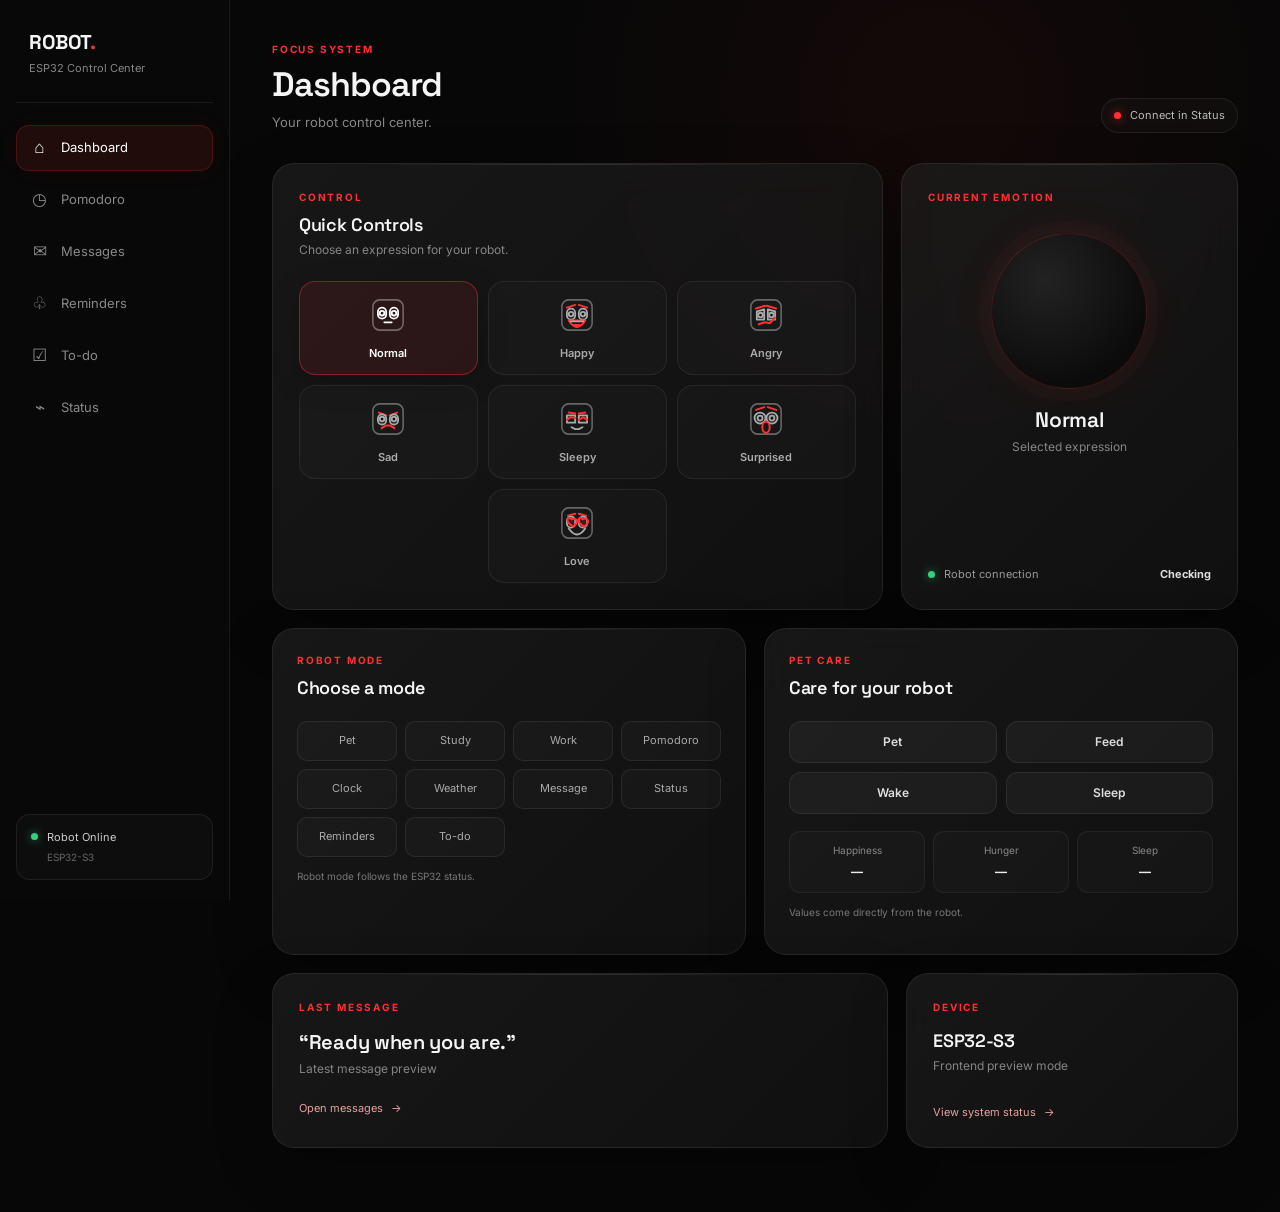
==== index.html @ 46d599a1 "Add files via upload" ====
<!doctype html>
<html lang="en"><head><meta charset="utf-8"><meta name="viewport" content="width=device-width, initial-scale=1"><meta name="theme-color" content="#070707"><title>Dashboard | ROBOT.</title><link rel="stylesheet" href="style.css"></head>
<body><div id="robotMenu"></div><main class="page-shell"><header class="page-header"><div><p class="eyebrow">FOCUS SYSTEM</p><h1>Dashboard</h1><p class="page-description">Your robot control center.</p></div><div class="connection-pill is-offline" id="dashboardConnection" title="Set the ESP32 address on the Status page"><i class="connection-dot"></i><span>Connect in Status</span></div></header>
<section class="dashboard-grid"><article class="glass-card quick-card"><div class="section-heading"><div><p class="eyebrow">CONTROL</p><h2>Quick Controls</h2><p class="muted">Choose an expression for your robot.</p></div></div><div class="emotion-grid" role="group" aria-label="Robot expressions">
<button class="emotion-button is-selected" data-name="Normal" data-expression="0" type="button"><svg class="expression-icon" viewBox="0 0 48 48" aria-hidden="true"><path class="face-outline" d="M15 7.5h18a7.5 7.5 0 0 1 7.5 7.5v18a7.5 7.5 0 0 1-7.5 7.5H15A7.5 7.5 0 0 1 7.5 33V15A7.5 7.5 0 0 1 15 7.5Z"/><rect x="13" y="16" width="9" height="12" rx="4.5"/><rect x="26" y="16" width="9" height="12" rx="4.5"/><circle cx="17.5" cy="22" r="2.5"/><circle cx="30.5" cy="22" r="2.5"/><path d="M20 32h8"/></svg><span>Normal</span></button>
<button class="emotion-button" data-name="Happy" data-expression="1" type="button"><svg class="expression-icon" viewBox="0 0 48 48" aria-hidden="true"><path class="face-outline" d="M15 7.5h18a7.5 7.5 0 0 1 7.5 7.5v18a7.5 7.5 0 0 1-7.5 7.5H15A7.5 7.5 0 0 1 7.5 33V15A7.5 7.5 0 0 1 15 7.5Z"/><path class="face-accent" d="m13 16 9-3m4 0 9 3"/><rect x="13" y="17" width="9" height="12" rx="4.5"/><rect x="26" y="17" width="9" height="12" rx="4.5"/><circle cx="17.5" cy="23" r="2.5"/><circle cx="30.5" cy="23" r="2.5"/><path class="face-accent" d="M15 30q9 14 18 0Z"/><path d="M17 31h14"/><path class="face-accent" d="M21 35h6"/></svg><span>Happy</span></button>
<button class="emotion-button" data-name="Angry" data-expression="4" type="button"><svg class="expression-icon" viewBox="0 0 48 48" aria-hidden="true"><path class="face-outline" d="M15 7.5h18a7.5 7.5 0 0 1 7.5 7.5v18a7.5 7.5 0 0 1-7.5 7.5H15A7.5 7.5 0 0 1 7.5 33V15A7.5 7.5 0 0 1 15 7.5Z"/><path class="face-accent" d="m13 17 10-3m12 3-10-3"/><path d="M14 20 22 18v11h-8Zm20 0-8-2v11h8Z"/><circle cx="18" cy="24" r="2.5"/><circle cx="30" cy="24" r="2.5"/><path class="face-accent" d="m16 34 7-2 5 1 6-6"/></svg><span>Angry</span></button>
<button class="emotion-button" data-name="Sad" data-expression="3" type="button"><svg class="expression-icon" viewBox="0 0 48 48" aria-hidden="true"><path class="face-outline" d="M15 7.5h18a7.5 7.5 0 0 1 7.5 7.5v18a7.5 7.5 0 0 1-7.5 7.5H15A7.5 7.5 0 0 1 7.5 33V15A7.5 7.5 0 0 1 15 7.5Z"/><path class="face-accent" d="m14 17 8 3m12-3-8 3"/><rect x="13" y="19" width="9" height="11" rx="4.5"/><rect x="26" y="19" width="9" height="11" rx="4.5"/><circle cx="17.5" cy="24" r="2.5"/><circle cx="30.5" cy="24" r="2.5"/><path class="face-accent" d="m17 34 5-3h4l5 3"/></svg><span>Sad</span></button>
<button class="emotion-button" data-name="Sleepy" data-expression="6" type="button"><svg class="expression-icon" viewBox="0 0 48 48" aria-hidden="true"><path class="face-outline" d="M15 7.5h18a7.5 7.5 0 0 1 7.5 7.5v18a7.5 7.5 0 0 1-7.5 7.5H15A7.5 7.5 0 0 1 7.5 33V15A7.5 7.5 0 0 1 15 7.5Z"/><path d="M13 20h9v8h-9zm13 0h9v8h-9z"/><path class="face-accent" d="m13 25 4-3 5 1m4 2 5-3 4 3M15 17l7 1m4 0 7-1"/><path d="m18 33 4 2h4l4-2"/></svg><span>Sleepy</span></button>
<button class="emotion-button" data-name="Surprised" data-expression="5" type="button"><svg class="expression-icon" viewBox="0 0 48 48" aria-hidden="true"><path class="face-outline" d="M15 7.5h18a7.5 7.5 0 0 1 7.5 7.5v18a7.5 7.5 0 0 1-7.5 7.5H15A7.5 7.5 0 0 1 7.5 33V15A7.5 7.5 0 0 1 15 7.5Z"/><path class="face-accent" d="m13 14 9-3m4 0 9 3"/><circle cx="17.5" cy="23" r="6"/><circle cx="30.5" cy="23" r="6"/><circle cx="17.5" cy="23" r="2.7"/><circle cx="30.5" cy="23" r="2.7"/><ellipse class="face-accent" cx="24" cy="33" rx="4" ry="6"/></svg><span>Surprised</span></button>
<button class="emotion-button" data-name="Love" data-expression="2" type="button"><svg class="expression-icon expression-love" viewBox="0 0 48 48" aria-hidden="true"><path class="face-outline" d="M15 7.5h18a7.5 7.5 0 0 1 7.5 7.5v18a7.5 7.5 0 0 1-7.5 7.5H15A7.5 7.5 0 0 1 7.5 33V15A7.5 7.5 0 0 1 15 7.5Z"/><path class="face-accent" d="m14 16 8-2m4 0 8 2"/><rect x="13" y="17" width="9" height="12" rx="4.5"/><rect x="26" y="17" width="9" height="12" rx="4.5"/><path class="face-accent" d="M18 20c-4-4-7 1-1 6l3 2 3-3c3-4-1-7-5-5Zm12 0c-4-4-7 1-1 6l3 2 3-3c3-4-1-7-5-5Z"/><path d="M15 30q9 13 18 0"/></svg><span>Love</span></button></div></article>
<article class="glass-card current-card"><p class="eyebrow">CURRENT EMOTION</p><div class="emotion-orb" aria-hidden="true"><span id="robotFace"></span></div><h2 id="currentEmotion">Normal</h2><p class="muted">Selected expression</p><div class="connection-row"><i class="connection-dot"></i><span>Robot connection</span><strong id="dashboardConnectionState">Checking</strong></div></article></section>
<section class="robot-controls-grid"><article class="glass-card robot-control-card"><div class="section-heading"><div><p class="eyebrow">ROBOT MODE</p><h2>Choose a mode</h2></div></div><div class="mode-grid" id="robotModeControls" role="group" aria-label="Robot modes"><button class="mode-button" data-mode="pet" type="button">Pet</button><button class="mode-button" data-mode="study" type="button">Study</button><button class="mode-button" data-mode="work" type="button">Work</button><button class="mode-button" data-mode="pomodoro" type="button">Pomodoro</button><button class="mode-button" data-mode="clock" type="button">Clock</button><button class="mode-button" data-mode="weather" type="button">Weather</button><button class="mode-button" data-mode="message" type="button">Message</button><button class="mode-button" data-mode="status" type="button">Status</button><button class="mode-button" data-mode="reminders" type="button">Reminders</button><button class="mode-button" data-mode="todo" type="button">To-do</button></div><p class="form-note" id="modeFeedback" aria-live="polite">Robot mode follows the ESP32 status.</p></article><article class="glass-card robot-control-card"><div class="section-heading"><div><p class="eyebrow">PET CARE</p><h2>Care for your robot</h2></div></div><div class="pet-actions" role="group" aria-label="Pet controls"><button class="secondary-button" data-pet-action="pet" type="button">Pet</button><button class="secondary-button" data-pet-action="feed" type="button">Feed</button><button class="secondary-button" data-pet-action="wake" type="button">Wake</button><button class="secondary-button" data-pet-action="sleep" type="button">Sleep</button></div><div class="pet-stats"><span>Happiness <strong id="dashboardHappiness">—</strong></span><span>Hunger <strong id="dashboardHunger">—</strong></span><span>Sleep <strong id="dashboardSleep">—</strong></span></div><p class="form-note" id="petFeedback" aria-live="polite">Values come directly from the robot.</p></article></section>
<section class="lower-grid"><article class="glass-card"><p class="eyebrow">LAST MESSAGE</p><h2 class="message-quote" id="lastMessage">“Ready when you are.”</h2><p class="muted">Latest message preview</p><a class="text-link" href="messages.html">Open messages <span aria-hidden="true">→</span></a></article><article class="glass-card status-preview"><p class="eyebrow">DEVICE</p><h2>ESP32-S3</h2><p class="muted">Frontend preview mode</p><a class="text-link" href="status.html">View system status <span aria-hidden="true">→</span></a></article></section></main>
<script>
const expressionNames = ['Normal', 'Happy', 'Love', 'Sad', 'Angry', 'Surprised', 'Sleepy'];
const robotModeNames = ['Pet', 'Study', 'Work', 'Pomodoro', 'Clock', 'Weather', 'Message', 'Status', 'Night', 'Reminders', 'To-do'];
const emotionButtons = document.querySelectorAll('.emotion-button');
const robotFace = document.getElementById('robotFace');

function syncDashboard(state) {
  if (!state) return;
  const online = state._online !== false && state.wifi !== false;
  const connection = document.getElementById('dashboardConnection');
  const connectionState = document.getElementById('dashboardConnectionState');
  connection.querySelector('span').textContent = online ? 'Robot Connected' : 'Robot Offline';
  connectionState.textContent = online ? 'Online' : 'Offline';
  connection.title = online ? 'Live state from the ESP32.' : 'No recent state from the ESP32.';
  connection.classList.toggle('is-offline', !online);

  const expression = Number(state.expression);
  const selected = document.querySelector(`.emotion-button[data-expression="${expression}"]`);
  if (selected) {
    emotionButtons.forEach(button => button.classList.toggle('is-selected', button === selected));
    document.getElementById('currentEmotion').textContent = expressionNames[expression];
    robotFace.replaceChildren(selected.querySelector('.expression-icon').cloneNode(true));
  }

  const modeName = robotModeNames[Number(state.mode)] || 'Unknown';
  document.querySelectorAll('#robotModeControls [data-mode]').forEach(button => {
    button.classList.toggle('active', modeName !== 'Night' && button.dataset.mode === modeName.toLowerCase());
  });
  document.getElementById('dashboardHappiness').textContent = Number.isFinite(Number(state.happiness)) ? `${state.happiness}%` : '—';
  document.getElementById('dashboardHunger').textContent = Number.isFinite(Number(state.hunger)) ? `${state.hunger}%` : '—';
  document.getElementById('dashboardSleep').textContent = state.sleeping ? 'Sleeping' : 'Awake';
  document.querySelector('.status-preview .muted').textContent = `Current mode: ${modeName}`;
}

async function sendAndSync(path, payload, feedbackId) {
  const feedback = feedbackId ? document.getElementById(feedbackId) : null;
  try {
    await window.robotControl.request(path, payload);
    if (feedback) { feedback.textContent = 'Command sent. Syncing with robot…'; feedback.classList.remove('error-text'); }
    await window.robotControl.request('/api/status', undefined, { force: true });
  } catch (error) {
    if (feedback) { feedback.textContent = error.message; feedback.classList.add('error-text'); }
    const connection = document.getElementById('dashboardConnection');
    connection.querySelector('span').textContent = 'Robot Offline';
    connection.title = error.message;
    connection.classList.add('is-offline');
  }
}

emotionButtons.forEach(button => button.addEventListener('click', () => {
  sendAndSync('/api/emotion', { expression: Number(button.dataset.expression) });
}));
document.querySelectorAll('#robotModeControls [data-mode]').forEach(button => button.addEventListener('click', () => {
  sendAndSync('/api/mode', { mode: button.dataset.mode }, 'modeFeedback');
}));
document.querySelectorAll('[data-pet-action]').forEach(button => button.addEventListener('click', () => {
  sendAndSync('/api/pet', { action: button.dataset.petAction }, 'petFeedback');
}));
async function loadRobotMenu() {
  try {
    const response = await fetch('menu.html'); if (!response.ok) throw new Error();
    const template = document.createElement('template'); template.innerHTML = await response.text();
    const menuScript = template.content.querySelector('script'); if (menuScript) menuScript.remove();
    document.getElementById('robotMenu').replaceChildren(template.content.cloneNode(true));
    if (menuScript) { const script = document.createElement('script'); script.textContent = menuScript.textContent; document.body.append(script); script.remove(); }
  } catch { document.getElementById('robotMenu').innerHTML = '<p class="menu-error">Navigation could not load. Run this page using VS Code Live Server.</p>'; throw new Error('Menu failed to load'); }
}
loadRobotMenu().then(async () => {
  if (!window.robotControl.isConfigured) return;
  window.robotControl.onStatus(syncDashboard);
  try { syncDashboard(await window.robotControl.request('/api/status', undefined, { force: true })); }
  catch(error) { const connection=document.getElementById('dashboardConnection'); connection.querySelector('span').textContent='Robot Offline'; connection.title=error.message; connection.classList.add('is-offline'); }
}).catch(() => {});
</script></body></html>
---- style.css ----
@import url('https://fonts.googleapis.com/css2?family=Inter:wght@400;500;600;700&family=Space+Grotesk:wght@400;500;600;700&display=swap');
:root{color-scheme:dark;--bg:#070707;--panel:rgba(19,19,19,.58);--panel-strong:rgba(24,24,24,.78);--white:#f5f5f5;--muted:#858585;--dim:#555;--red:#ff3030;--red-soft:rgba(255,48,48,.10);--line:rgba(255,255,255,.075);--sidebar:230px;--radius:22px}
*{box-sizing:border-box}html{min-width:320px;min-height:100%;scroll-behavior:smooth}body{margin:0;min-height:100vh;overflow-x:hidden;background:radial-gradient(600px circle at 73% 8%,rgba(255,48,48,.055),transparent 68%),var(--bg);color:var(--white);font-family:Inter,Arial,sans-serif;font-size:14px;line-height:1.5}body.robot-menu-active{overflow:hidden}button,input,textarea{font:inherit}button{color:inherit}a{color:inherit;text-decoration:none}button:focus-visible,a:focus-visible,input:focus-visible,textarea:focus-visible{outline:2px solid var(--red);outline-offset:3px}::selection{background:rgba(255,48,48,.35);color:white}
.robot-sidebar{position:fixed;inset:0 auto 0 0;z-index:1000;width:var(--sidebar);display:flex;flex-direction:column;padding:27px 16px 20px;background:rgba(10,10,10,.88);backdrop-filter:blur(22px);-webkit-backdrop-filter:blur(22px);border-right:1px solid var(--line)}.robot-logo{display:flex;flex-direction:column;padding:2px 13px 25px;margin-bottom:22px;border-bottom:1px solid var(--line)}.robot-logo-title{font:700 20px 'Space Grotesk',sans-serif;letter-spacing:-.5px}.robot-logo-title span{color:var(--red)}.robot-logo-subtitle{margin-top:5px;color:var(--muted);font-size:11px}.robot-nav{display:flex;flex-direction:column;gap:6px}.robot-nav a{height:46px;display:flex;align-items:center;gap:12px;padding:0 13px;border:1px solid transparent;border-radius:13px;color:#888;font-size:13px;transition:color .2s,background .2s,border-color .2s,transform .2s}.robot-nav a:hover{color:white;background:rgba(255,255,255,.035);border-color:var(--line);transform:translateX(2px)}.robot-nav a.active{color:white;background:var(--red-soft);border-color:rgba(255,48,48,.2);box-shadow:0 0 25px rgba(255,48,48,.05)}.robot-nav-icon{width:19px;text-align:center;font-size:17px}.robot-sidebar-bottom{margin-top:auto;padding:14px;border:1px solid var(--line);border-radius:14px;background:rgba(255,255,255,.025)}.robot-online{display:flex;align-items:center;gap:9px;color:#ccc;font-size:11px}.robot-online-dot,.connection-dot{display:inline-block;width:7px;height:7px;flex:0 0 7px;border-radius:50%;background:#35d07f;box-shadow:0 0 10px rgba(53,208,127,.65)}.robot-device{display:block;margin:5px 0 0 16px;color:#666;font-size:10px}.robot-mobile-menu,.robot-menu-overlay{display:none}.page-shell{width:min(100% - var(--sidebar) - 84px,1160px);margin-left:calc(var(--sidebar) + 42px);padding:42px 0 64px}.page-header{display:flex;align-items:flex-end;justify-content:space-between;gap:24px;margin-bottom:30px}.eyebrow{margin:0 0 8px;color:var(--red);font-size:10px;font-weight:700;letter-spacing:1.8px;text-transform:uppercase}.page-header h1{margin:0;font:600 34px/1.18 'Space Grotesk',sans-serif;letter-spacing:-1px}.page-description{margin:8px 0 0;color:var(--muted);font-size:13px}.connection-pill{display:flex;align-items:center;gap:9px;padding:8px 12px;border:1px solid var(--line);border-radius:30px;background:rgba(255,255,255,.025);color:#bbb;font-size:11px}.glass-card{position:relative;min-width:0;overflow:hidden;border:1px solid var(--line);border-radius:var(--radius);background:linear-gradient(135deg,rgba(255,255,255,.04),rgba(255,255,255,.012)),var(--panel);backdrop-filter:blur(20px);-webkit-backdrop-filter:blur(20px);box-shadow:0 20px 55px rgba(0,0,0,.25)}.glass-card::before{content:"";position:absolute;top:0;left:15%;right:15%;height:1px;background:linear-gradient(90deg,transparent,rgba(255,255,255,.12),transparent);pointer-events:none}.section-heading{display:flex;align-items:center;justify-content:space-between;gap:15px;margin-bottom:22px}.section-heading h2,.glass-card h2{margin:0;font:600 18px 'Space Grotesk',sans-serif;letter-spacing:-.3px}.muted{margin:5px 0 0;color:var(--muted);font-size:12px}.dashboard-grid{display:grid;grid-template-columns:minmax(0,1.45fr) minmax(260px,.8fr);gap:18px}.quick-card,.current-card,.lower-grid>.glass-card{padding:26px}.emotion-grid{display:grid;grid-template-columns:repeat(3,minmax(0,1fr));gap:10px}.emotion-button{min-height:94px;display:flex;flex-direction:column;align-items:center;justify-content:center;gap:8px;border:1px solid rgba(255,255,255,.07);border-radius:16px;background:rgba(255,255,255,.018);color:#aaa;font-size:11px;font-weight:600;transition:transform .2s,border-color .2s,background .2s,color .2s}.emotion-button:hover{transform:translateY(-2px);border-color:rgba(255,48,48,.3);background:rgba(255,48,48,.045);color:white}.emotion-button.is-selected{border-color:rgba(255,48,48,.42);background:rgba(255,48,48,.095);color:white;box-shadow:0 8px 30px rgba(0,0,0,.2)}.emotion-face{font:400 28px 'Space Grotesk',sans-serif;color:#f3c5c5}.current-card{display:flex;flex-direction:column;align-items:center;padding:26px}.current-card>.eyebrow{align-self:flex-start}.emotion-orb{width:156px;height:156px;display:grid;place-items:center;margin:20px auto 17px;border:1px solid rgba(255,48,48,.22);border-radius:50%;background:radial-gradient(circle at 35% 30%,#222,#0b0b0b 72%);box-shadow:0 0 0 12px rgba(255,48,48,.018),0 0 45px rgba(255,48,48,.08);color:#f3c5c5;font:400 62px 'Space Grotesk',sans-serif}.current-card h2{font-size:21px}.connection-row{width:100%;display:flex;align-items:center;gap:9px;margin-top:auto;padding-top:20px;color:#999;font-size:11px}.connection-row strong{margin-left:auto;color:#ddd;font-size:11px}.lower-grid{display:grid;grid-template-columns:1.3fr .7fr;gap:18px;margin-top:18px}.message-quote{margin:14px 0 0!important;font-size:20px!important}.text-link{display:inline-flex;align-items:center;gap:8px;margin-top:22px;color:#e8a0a0;font-size:11px}.text-link:hover{color:white}.status-preview h2{margin-top:14px}.status-preview .text-link{margin-top:29px}
.pomodoro-layout{display:grid;grid-template-columns:minmax(0,1.45fr) minmax(270px,.75fr);align-items:start;gap:18px}.timer-card{min-height:610px;display:flex;flex-direction:column;align-items:center;padding:32px 22px}.mode-switch{display:flex;flex-wrap:wrap;justify-content:center;gap:5px;padding:5px;margin:2px 0 30px;border:1px solid var(--line);border-radius:13px;background:rgba(255,255,255,.025)}.mode-button{padding:9px 14px;border:0;border-radius:9px;background:transparent;color:#999;font-size:11px;cursor:pointer}.mode-button.active{background:var(--red);color:white;box-shadow:0 0 18px rgba(255,48,48,.18)}.timer-ring{width:min(290px,70vw);aspect-ratio:1;display:grid;place-items:center;border:1px solid rgba(255,48,48,.18);border-radius:50%;background:radial-gradient(circle,rgba(255,48,48,.045),transparent 68%);box-shadow:0 0 0 10px rgba(255,48,48,.018),0 0 55px rgba(255,48,48,.06);text-align:center}.timer-ring .eyebrow{margin-bottom:8px}.timer-value{font:500 clamp(48px,7vw,68px)/1 'Space Grotesk',sans-serif;letter-spacing:-3px;font-variant-numeric:tabular-nums}.timer-status{margin:19px 0;color:var(--muted);font-size:12px}.timer-controls{display:flex;gap:10px}.primary-button,.secondary-button,.quiet-button,.delete-button{min-height:42px;padding:0 20px;border:1px solid transparent;border-radius:12px;font-size:12px;font-weight:600;transition:transform .2s,background .2s,border-color .2s}.primary-button{background:var(--red);color:white;box-shadow:0 7px 24px rgba(255,48,48,.14)}.primary-button:hover{transform:translateY(-1px);background:#f21f1f}.secondary-button{border-color:var(--line);background:rgba(255,255,255,.04);color:#ddd}.secondary-button:hover,.quiet-button:hover,.delete-button:hover{border-color:rgba(255,48,48,.32);background:rgba(255,48,48,.07)}.session-progress{width:min(310px,100%);display:flex;justify-content:space-between;align-items:center;margin-top:auto;padding-top:27px;color:#999;font-size:11px}.session-progress strong{color:white}.session-dots{display:flex;gap:7px}.session-dots i{width:7px;height:7px;border-radius:50%;background:#393939}.session-dots i.active{background:var(--red);box-shadow:0 0 9px rgba(255,48,48,.5)}.pomodoro-side{display:grid;gap:18px}.stats-card,.settings-card{padding:23px}.stats-card>.eyebrow,.settings-card>.eyebrow{margin-bottom:18px}.stat-row,.info-row{display:flex;justify-content:space-between;align-items:center;gap:15px;padding:13px 0;border-bottom:1px solid rgba(255,255,255,.055);color:#999;font-size:11px}.stat-row:last-child,.info-row:last-child{border-bottom:0}.stat-row strong,.info-row strong{color:#eee;font-size:11px;text-align:right}.field-label{display:block;margin:14px 0 7px;color:#ccc;font-size:11px;font-weight:500}.field-label span{color:#777;font-weight:400}.settings-card input,.reminder-form input,.composer-card textarea{width:100%;min-height:42px;padding:10px 12px;border:1px solid rgba(255,255,255,.09);border-radius:11px;background:rgba(0,0,0,.24);color:white;font-size:12px}.settings-card input{max-width:100%}.full-button{width:100%;margin-top:18px}.form-note{color:#777;font-size:10px}.settings-card .form-note{display:block;margin-top:10px}.composer-card{padding:25px}.composer-card textarea{display:block;min-height:150px;resize:vertical;line-height:1.6}.composer-card textarea::placeholder,.reminder-form input::placeholder{color:#666}.composer-footer{display:flex;justify-content:space-between;align-items:center;gap:15px;margin-top:14px}.history-section{margin-top:30px}.history-section .section-heading{margin-bottom:15px}.history-section h2{font-size:18px}.quiet-button,.delete-button{min-height:34px;padding:0 12px;border-color:var(--line);background:rgba(255,255,255,.025);color:#aaa;font-size:10px}.message-list,.reminder-list{display:grid;gap:10px}.message-item{display:flex;align-items:flex-start;gap:13px;padding:17px 19px;animation:rise-in .25s ease both}.message-marker{width:8px;height:8px;flex:0 0 8px;margin-top:6px;border-radius:50%;background:#777}.message-item.sent .message-marker{background:var(--red);box-shadow:0 0 8px rgba(255,48,48,.35)}.message-text{margin:0;color:#eee;font-size:12px;overflow-wrap:anywhere}.message-meta{margin-top:6px;color:#777;font-size:10px}.empty-state{display:flex;flex-direction:column;align-items:center;justify-content:center;gap:8px;min-height:150px;padding:25px;color:#777;text-align:center;font-size:11px}.empty-state strong{color:#ddd;font-size:13px}.empty-mark{color:var(--red);font-size:26px}.reminder-form{max-width:720px;padding:25px}.reminder-form form>.primary-button{margin-top:20px}.date-fields{display:grid;grid-template-columns:1fr 1fr;gap:14px}.reminder-item{display:grid;grid-template-columns:auto minmax(0,1fr) auto;align-items:center;gap:14px;padding:16px 18px}.reminder-item h3{margin:0;color:#eee;font:500 13px 'Space Grotesk',sans-serif;overflow-wrap:anywhere}.reminder-datetime{margin:4px 0 0;color:#888;font-size:10px}.complete-button{width:22px;height:22px;border:1px solid #555;border-radius:7px;background:transparent;color:white;cursor:pointer}.complete-button[aria-pressed="true"]{border-color:var(--red);background:var(--red)}.reminder-item.is-complete h3{text-decoration:line-through;color:#777}.reminder-item.is-complete .reminder-datetime{color:#555}.demo-badge,.count-pill{padding:7px 10px;border:1px solid rgba(255,48,48,.2);border-radius:20px;background:rgba(255,48,48,.065);color:#e39a9a;font-size:9px;font-weight:700;letter-spacing:.8px}.count-pill{min-width:29px;text-align:center;letter-spacing:0}.demo-notice{display:flex;align-items:center;gap:12px;margin-bottom:18px;padding:14px 16px;border:1px solid rgba(255,48,48,.16);border-radius:14px;background:rgba(255,48,48,.045);color:#aaa;font-size:11px}.demo-notice p{margin:0}.demo-notice-icon{width:20px;height:20px;display:grid;place-items:center;flex:0 0 20px;border:1px solid rgba(255,48,48,.32);border-radius:50%;color:var(--red);font-size:11px}.status-grid{display:grid;grid-template-columns:repeat(3,minmax(0,1fr));gap:13px}.status-grid>.glass-card{min-height:135px;padding:20px}.status-value{display:block;margin:15px 0 5px;font:600 18px 'Space Grotesk',sans-serif;overflow-wrap:anywhere}.status-grid .muted{font-size:10px}.status-main{display:flex;align-items:center;gap:9px;margin:16px 0 5px}.status-main strong{font:600 19px 'Space Grotesk',sans-serif;color:#80d9a8}.system-info{margin-top:18px;padding:23px}.system-info .section-heading{margin-bottom:9px}.info-list{display:grid;grid-template-columns:1fr 1fr;column-gap:28px}.menu-error{position:fixed;z-index:1200;top:8px;left:50%;max-width:90vw;padding:10px 14px;transform:translateX(-50%);border:1px solid var(--line);border-radius:10px;background:#191919;color:#ddd;font-size:12px}
@keyframes rise-in{from{opacity:0;transform:translateY(5px)}to{opacity:1;transform:translateY(0)}}@media(prefers-reduced-motion:reduce){*,*::before,*::after{scroll-behavior:auto!important;animation-duration:.01ms!important;animation-iteration-count:1!important;transition-duration:.01ms!important}}
@media(max-width:1050px){.page-shell{width:calc(100% - var(--sidebar) - 52px);margin-left:calc(var(--sidebar) + 26px)}.dashboard-grid{grid-template-columns:minmax(0,1.2fr) minmax(245px,.8fr)}.pomodoro-layout{grid-template-columns:minmax(0,1.2fr) minmax(250px,.8fr)}.timer-card{min-height:570px}.status-grid{grid-template-columns:repeat(2,minmax(0,1fr))}}
@media(max-width:900px){.robot-mobile-menu{position:fixed;top:14px;left:14px;z-index:1101;width:44px;height:44px;display:flex;align-items:center;justify-content:center;border:1px solid var(--line);border-radius:13px;background:rgba(18,18,18,.9);backdrop-filter:blur(14px);color:white;font-size:19px;cursor:pointer}.robot-menu-overlay.robot-open{position:fixed;inset:0;z-index:999;display:block;background:rgba(0,0,0,.65);backdrop-filter:blur(4px)}.robot-sidebar{width:min(280px,84vw);transform:translateX(-105%);transition:transform .28s ease;box-shadow:20px 0 50px rgba(0,0,0,.45)}.robot-sidebar.robot-open{transform:translateX(0)}.page-shell{width:auto;margin:0;padding:76px 18px 40px}.page-header{align-items:flex-start;margin-bottom:22px}.page-header h1{font-size:29px}.page-description{font-size:12px}.connection-pill{margin-top:4px;padding:7px 9px;font-size:0}.connection-pill .connection-dot{font-size:initial}.dashboard-grid,.lower-grid,.pomodoro-layout{grid-template-columns:1fr}.quick-card,.current-card,.lower-grid>.glass-card{padding:20px}.emotion-grid{grid-template-columns:repeat(3,minmax(0,1fr));gap:8px}.emotion-button{min-height:82px}.current-card{min-height:320px}.current-card>.eyebrow{align-self:flex-start}.emotion-orb{width:132px;height:132px;margin:14px auto}.connection-row{margin-top:17px}.lower-grid{gap:12px;margin-top:12px}.pomodoro-layout{gap:13px}.timer-card{min-height:540px;padding:22px 15px}.mode-switch{margin-bottom:25px}.mode-button{padding:9px 10px;font-size:10px}.timer-ring{width:min(270px,74vw)}.pomodoro-side{grid-template-columns:1fr 1fr;align-items:start;gap:12px}.stats-card,.settings-card{padding:17px}.settings-card .field-label{font-size:10px}.settings-card input{min-height:39px}.composer-card,.reminder-form{padding:19px}.composer-footer{align-items:flex-end}.composer-footer .form-note{max-width:50%;line-height:1.5}.status-grid{grid-template-columns:repeat(2,minmax(0,1fr));gap:10px}.status-grid>.glass-card{min-height:125px;padding:16px}.status-value{font-size:16px}.system-info{padding:19px}.info-list{grid-template-columns:1fr}.info-row{font-size:11px}.info-row strong{max-width:58%;overflow-wrap:anywhere}.demo-badge{margin-top:3px;font-size:8px}}
@media(max-width:480px){.page-shell{padding-right:14px;padding-left:14px}.page-header{gap:10px}.page-header h1{font-size:26px}.page-description{max-width:250px}.dashboard-grid{gap:12px}.emotion-button{min-height:76px}.pomodoro-side{grid-template-columns:1fr}.timer-card{min-height:510px}.timer-value{font-size:54px}.date-fields{grid-template-columns:1fr;gap:0}.composer-footer{align-items:stretch;flex-direction:column}.composer-footer .form-note{max-width:none}.composer-footer .primary-button{align-self:flex-end}.reminder-item{gap:10px;padding:14px}.delete-button{padding:0 9px}.status-grid>.glass-card{min-height:118px;padding:14px}.status-grid .eyebrow{font-size:8px;letter-spacing:1px}.status-value{font-size:14px}.demo-notice{align-items:flex-start}.demo-notice-icon{margin-top:1px}}

/* Phone and tablet ergonomics */
@media(max-width:900px){
  html,body{max-width:100%;overflow-x:clip}
  .robot-sidebar{height:100vh;height:100dvh;overflow-y:auto;padding-bottom:calc(20px + env(safe-area-inset-bottom))}
  .robot-mobile-menu{top:calc(12px + env(safe-area-inset-top));left:calc(12px + env(safe-area-inset-left));width:48px;height:48px;touch-action:manipulation}
  .page-shell{padding-top:calc(74px + env(safe-area-inset-top));padding-right:max(18px,env(safe-area-inset-right));padding-left:max(18px,env(safe-area-inset-left));padding-bottom:calc(40px + env(safe-area-inset-bottom))}
  .primary-button,.secondary-button,.mode-button,.quiet-button,.delete-button{min-height:44px;touch-action:manipulation}
  .complete-button{width:44px;height:44px;touch-action:manipulation}
  .reminder-item{grid-template-columns:44px minmax(0,1fr) auto}
  .reminder-list{gap:12px}
}
@media(max-width:480px){
  .page-shell{padding-right:max(14px,env(safe-area-inset-right));padding-left:max(14px,env(safe-area-inset-left))}
  .page-header{gap:8px}
  .page-header h1{overflow-wrap:anywhere}
  .page-description{max-width:100%;line-height:1.55}
  .section-heading{gap:10px}
  .emotion-grid{gap:8px}
  .emotion-button{min-height:80px}
  .timer-card{padding-right:12px;padding-left:12px}
  .mode-switch{max-width:100%;margin-bottom:24px}
  .mode-button{padding-right:9px;padding-left:9px}
  .timer-ring{width:min(260px,78vw)}
  .composer-card textarea{min-height:132px}
  .message-item{padding:15px}
  .reminder-item{gap:9px;padding:12px}
  .delete-button{padding-right:10px;padding-left:10px}
  .status-grid{gap:9px}
  .status-grid>.glass-card{min-width:0;padding:12px}
  .status-value{font-size:clamp(12px,4vw,14px)}
  .info-row{align-items:flex-start;gap:10px}
  .info-row strong{max-width:60%;overflow-wrap:anywhere}
}

/* Consistent vector faces for robot expressions */
.emotion-button .expression-icon{width:44px;height:44px;overflow:visible}
.emotion-button:last-child:nth-child(3n + 1){grid-column:2}
.expression-icon{fill:none;stroke:currentColor;stroke-width:2;stroke-linecap:round;stroke-linejoin:round}
.expression-icon .face-outline{stroke:rgba(245,245,245,.36);stroke-width:1.7}
.expression-icon .face-accent{stroke:var(--red);stroke-width:2.2}
.expression-love .face-accent{fill:rgba(255,48,48,.18)}
.emotion-orb #robotFace{width:84px;height:84px;display:grid;place-items:center}
.emotion-orb #robotFace .expression-icon{width:84px;height:84px;stroke-width:1.8}
@media(max-width:480px){.emotion-button .expression-icon{width:42px;height:42px}.emotion-orb #robotFace,.emotion-orb #robotFace .expression-icon{width:76px;height:76px}}
.api-connect-card{padding:22px;margin-bottom:18px}.api-connect-card h2{font-size:17px}.api-connect-card form{margin-top:12px}.api-connect-card .field-label{margin-top:10px}.api-connect-row{display:grid;grid-template-columns:minmax(0,1fr) auto;gap:10px}.api-connect-row input{min-width:0;min-height:44px;padding:10px 12px;border:1px solid rgba(255,255,255,.09);border-radius:11px;background:rgba(0,0,0,.24);color:white;font-size:13px}.api-connect-row .primary-button{min-width:100px}.api-connect-card .form-note{margin-top:9px}.error-text{color:#ff7777!important}.connection-pill.is-offline .connection-dot{background:var(--red);box-shadow:0 0 10px rgba(255,48,48,.65)}@media(max-width:480px){.api-connect-card{padding:17px}.api-connect-row{grid-template-columns:minmax(0,1fr) auto;gap:7px}.api-connect-row .primary-button{min-width:78px;padding:0 12px}.api-connect-row input{font-size:12px}}
.device-status #deviceDot{background:var(--red);box-shadow:0 0 10px rgba(255,48,48,.5)}
/* Firmware-backed dashboard controls */
.robot-controls-grid{display:grid;grid-template-columns:repeat(2,minmax(0,1fr));gap:18px;margin-top:18px}.robot-control-card{min-width:0;padding:24px}.mode-grid{display:grid;grid-template-columns:repeat(4,minmax(0,1fr));gap:8px}.mode-grid .mode-button{min-height:40px;padding:8px 10px;border:1px solid var(--line);border-radius:10px;background:rgba(255,255,255,.025);color:#aaa}.mode-grid .mode-button:hover{border-color:rgba(255,48,48,.32);color:white}.mode-grid .mode-button.active{border-color:var(--red);background:var(--red);color:white}.pet-actions{display:grid;grid-template-columns:repeat(2,minmax(0,1fr));gap:9px}.pet-stats{display:grid;grid-template-columns:repeat(3,minmax(0,1fr));gap:8px;margin-top:17px}.pet-stats span{padding:11px 8px;border:1px solid rgba(255,255,255,.06);border-radius:11px;background:rgba(255,255,255,.02);color:#888;text-align:center;font-size:10px}.pet-stats strong{display:block;margin-top:5px;color:#eee;font-size:12px}.robot-control-card .form-note{display:block;margin-top:12px}.status-grid{grid-template-columns:repeat(4,minmax(0,1fr))}
@media(max-width:1050px){.status-grid{grid-template-columns:repeat(3,minmax(0,1fr))}}
@media(max-width:900px){.robot-controls-grid{grid-template-columns:1fr;gap:12px;margin-top:12px}.robot-control-card{padding:20px}.mode-grid{grid-template-columns:repeat(4,minmax(0,1fr))}.status-grid{grid-template-columns:repeat(2,minmax(0,1fr))}}
@media(max-width:480px){.robot-control-card{padding:17px}.mode-grid{grid-template-columns:repeat(2,minmax(0,1fr))}.pet-stats{gap:6px}.pet-stats span{font-size:9px;padding:9px 5px}.status-grid{grid-template-columns:repeat(2,minmax(0,1fr))}}
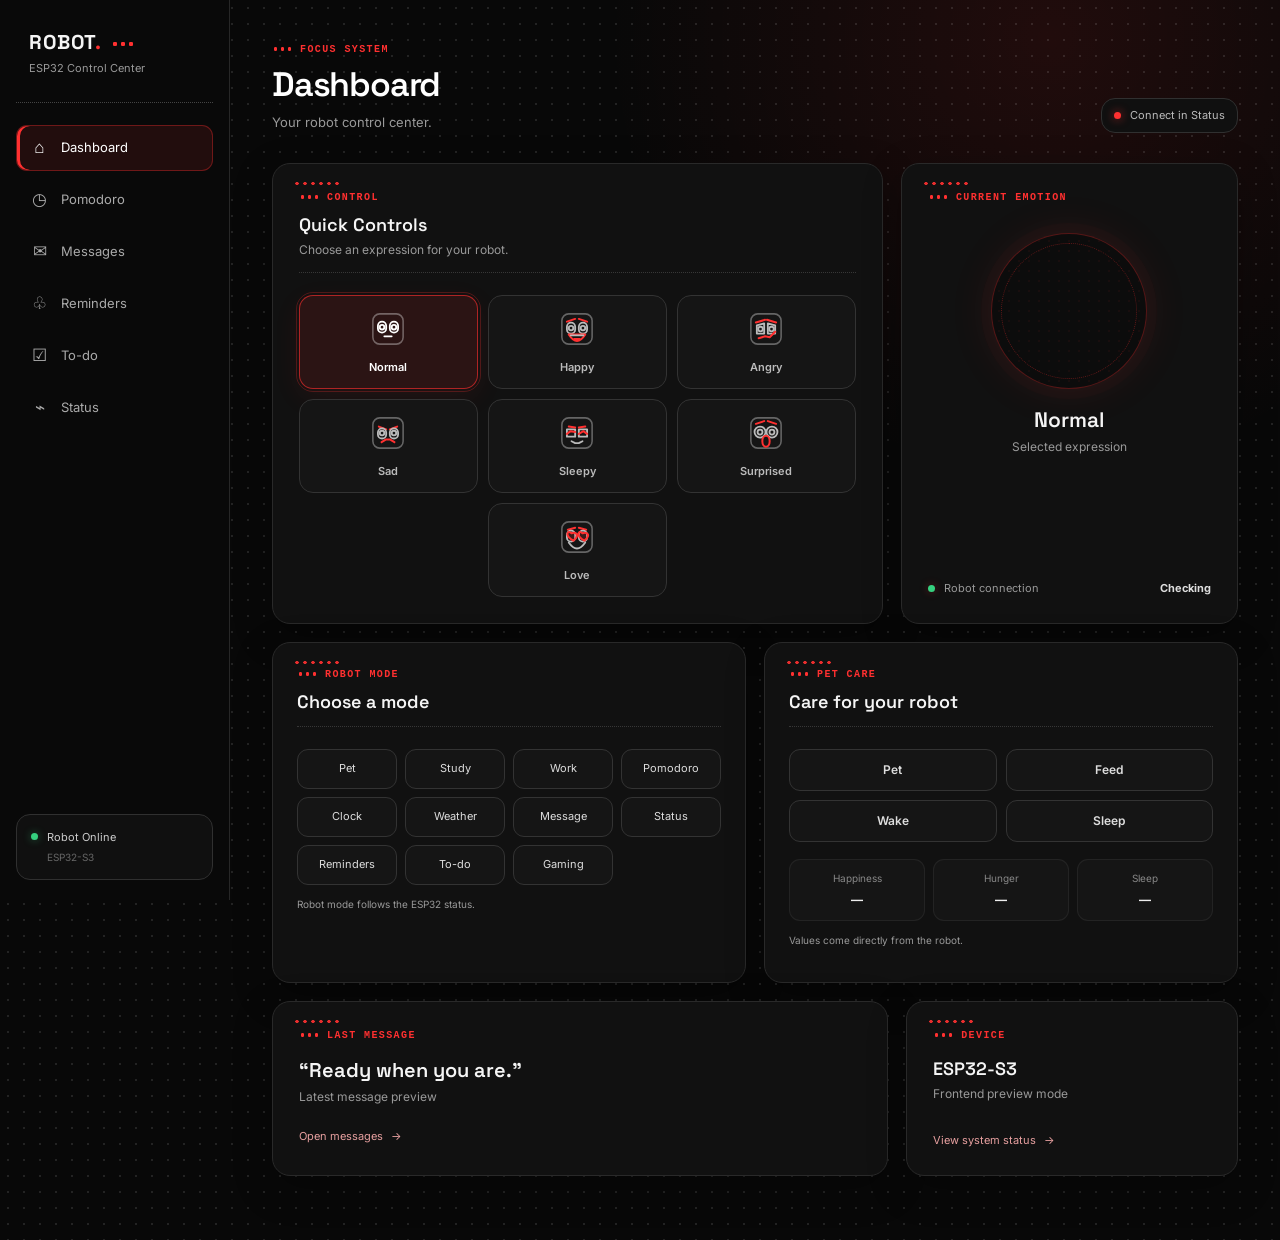
==== commit 1a4ce9db: "Update index.html" ====
--- a/index.html
+++ b/index.html
@@ -1,5 +1,5 @@
 <!doctype html>
-<html lang="en"><head><meta charset="utf-8"><meta name="viewport" content="width=device-width, initial-scale=1"><meta name="theme-color" content="#070707"><title>Dashboard | ROBOT.</title><link rel="stylesheet" href="style.css"></head>
+<html lang="en"><head><meta charset="utf-8"><meta name="viewport" content="width=device-width, initial-scale=1"><meta name="theme-color" content="#070707"><title>Dashboard | ROBOT.</title><link rel="stylesheet" href="style.css"><link rel="icon" type="image/jpeg" href="robot-favicon.jpg"></head>
 <body><div id="robotMenu"></div><main class="page-shell"><header class="page-header"><div><p class="eyebrow">FOCUS SYSTEM</p><h1>Dashboard</h1><p class="page-description">Your robot control center.</p></div><div class="connection-pill is-offline" id="dashboardConnection" title="Set the ESP32 address on the Status page"><i class="connection-dot"></i><span>Connect in Status</span></div></header>
 <section class="dashboard-grid"><article class="glass-card quick-card"><div class="section-heading"><div><p class="eyebrow">CONTROL</p><h2>Quick Controls</h2><p class="muted">Choose an expression for your robot.</p></div></div><div class="emotion-grid" role="group" aria-label="Robot expressions">
 <button class="emotion-button is-selected" data-name="Normal" data-expression="0" type="button"><svg class="expression-icon" viewBox="0 0 48 48" aria-hidden="true"><path class="face-outline" d="M15 7.5h18a7.5 7.5 0 0 1 7.5 7.5v18a7.5 7.5 0 0 1-7.5 7.5H15A7.5 7.5 0 0 1 7.5 33V15A7.5 7.5 0 0 1 15 7.5Z"/><rect x="13" y="16" width="9" height="12" rx="4.5"/><rect x="26" y="16" width="9" height="12" rx="4.5"/><circle cx="17.5" cy="22" r="2.5"/><circle cx="30.5" cy="22" r="2.5"/><path d="M20 32h8"/></svg><span>Normal</span></button>
@@ -10,11 +10,11 @@
 <button class="emotion-button" data-name="Surprised" data-expression="5" type="button"><svg class="expression-icon" viewBox="0 0 48 48" aria-hidden="true"><path class="face-outline" d="M15 7.5h18a7.5 7.5 0 0 1 7.5 7.5v18a7.5 7.5 0 0 1-7.5 7.5H15A7.5 7.5 0 0 1 7.5 33V15A7.5 7.5 0 0 1 15 7.5Z"/><path class="face-accent" d="m13 14 9-3m4 0 9 3"/><circle cx="17.5" cy="23" r="6"/><circle cx="30.5" cy="23" r="6"/><circle cx="17.5" cy="23" r="2.7"/><circle cx="30.5" cy="23" r="2.7"/><ellipse class="face-accent" cx="24" cy="33" rx="4" ry="6"/></svg><span>Surprised</span></button>
 <button class="emotion-button" data-name="Love" data-expression="2" type="button"><svg class="expression-icon expression-love" viewBox="0 0 48 48" aria-hidden="true"><path class="face-outline" d="M15 7.5h18a7.5 7.5 0 0 1 7.5 7.5v18a7.5 7.5 0 0 1-7.5 7.5H15A7.5 7.5 0 0 1 7.5 33V15A7.5 7.5 0 0 1 15 7.5Z"/><path class="face-accent" d="m14 16 8-2m4 0 8 2"/><rect x="13" y="17" width="9" height="12" rx="4.5"/><rect x="26" y="17" width="9" height="12" rx="4.5"/><path class="face-accent" d="M18 20c-4-4-7 1-1 6l3 2 3-3c3-4-1-7-5-5Zm12 0c-4-4-7 1-1 6l3 2 3-3c3-4-1-7-5-5Z"/><path d="M15 30q9 13 18 0"/></svg><span>Love</span></button></div></article>
 <article class="glass-card current-card"><p class="eyebrow">CURRENT EMOTION</p><div class="emotion-orb" aria-hidden="true"><span id="robotFace"></span></div><h2 id="currentEmotion">Normal</h2><p class="muted">Selected expression</p><div class="connection-row"><i class="connection-dot"></i><span>Robot connection</span><strong id="dashboardConnectionState">Checking</strong></div></article></section>
-<section class="robot-controls-grid"><article class="glass-card robot-control-card"><div class="section-heading"><div><p class="eyebrow">ROBOT MODE</p><h2>Choose a mode</h2></div></div><div class="mode-grid" id="robotModeControls" role="group" aria-label="Robot modes"><button class="mode-button" data-mode="pet" type="button">Pet</button><button class="mode-button" data-mode="study" type="button">Study</button><button class="mode-button" data-mode="work" type="button">Work</button><button class="mode-button" data-mode="pomodoro" type="button">Pomodoro</button><button class="mode-button" data-mode="clock" type="button">Clock</button><button class="mode-button" data-mode="weather" type="button">Weather</button><button class="mode-button" data-mode="message" type="button">Message</button><button class="mode-button" data-mode="status" type="button">Status</button><button class="mode-button" data-mode="reminders" type="button">Reminders</button><button class="mode-button" data-mode="todo" type="button">To-do</button></div><p class="form-note" id="modeFeedback" aria-live="polite">Robot mode follows the ESP32 status.</p></article><article class="glass-card robot-control-card"><div class="section-heading"><div><p class="eyebrow">PET CARE</p><h2>Care for your robot</h2></div></div><div class="pet-actions" role="group" aria-label="Pet controls"><button class="secondary-button" data-pet-action="pet" type="button">Pet</button><button class="secondary-button" data-pet-action="feed" type="button">Feed</button><button class="secondary-button" data-pet-action="wake" type="button">Wake</button><button class="secondary-button" data-pet-action="sleep" type="button">Sleep</button></div><div class="pet-stats"><span>Happiness <strong id="dashboardHappiness">—</strong></span><span>Hunger <strong id="dashboardHunger">—</strong></span><span>Sleep <strong id="dashboardSleep">—</strong></span></div><p class="form-note" id="petFeedback" aria-live="polite">Values come directly from the robot.</p></article></section>
+<section class="robot-controls-grid"><article class="glass-card robot-control-card"><div class="section-heading"><div><p class="eyebrow">ROBOT MODE</p><h2>Choose a mode</h2></div></div><div class="mode-grid" id="robotModeControls" role="group" aria-label="Robot modes"><button class="mode-button" data-mode="pet" type="button">Pet</button><button class="mode-button" data-mode="study" type="button">Study</button><button class="mode-button" data-mode="work" type="button">Work</button><button class="mode-button" data-mode="pomodoro" type="button">Pomodoro</button><button class="mode-button" data-mode="clock" type="button">Clock</button><button class="mode-button" data-mode="weather" type="button">Weather</button><button class="mode-button" data-mode="message" type="button">Message</button><button class="mode-button" data-mode="status" type="button">Status</button><button class="mode-button" data-mode="reminders" type="button">Reminders</button><button class="mode-button" data-mode="todo" type="button">To-do</button><button class="mode-button" data-mode="gaming" type="button">Gaming</button></div><p class="form-note" id="modeFeedback" aria-live="polite">Robot mode follows the ESP32 status.</p></article><article class="glass-card robot-control-card"><div class="section-heading"><div><p class="eyebrow">PET CARE</p><h2>Care for your robot</h2></div></div><div class="pet-actions" role="group" aria-label="Pet controls"><button class="secondary-button" data-pet-action="pet" type="button">Pet</button><button class="secondary-button" data-pet-action="feed" type="button">Feed</button><button class="secondary-button" data-pet-action="wake" type="button">Wake</button><button class="secondary-button" data-pet-action="sleep" type="button">Sleep</button></div><div class="pet-stats"><span>Happiness <strong id="dashboardHappiness">—</strong></span><span>Hunger <strong id="dashboardHunger">—</strong></span><span>Sleep <strong id="dashboardSleep">—</strong></span></div><p class="form-note" id="petFeedback" aria-live="polite">Values come directly from the robot.</p></article></section>
 <section class="lower-grid"><article class="glass-card"><p class="eyebrow">LAST MESSAGE</p><h2 class="message-quote" id="lastMessage">“Ready when you are.”</h2><p class="muted">Latest message preview</p><a class="text-link" href="messages.html">Open messages <span aria-hidden="true">→</span></a></article><article class="glass-card status-preview"><p class="eyebrow">DEVICE</p><h2>ESP32-S3</h2><p class="muted">Frontend preview mode</p><a class="text-link" href="status.html">View system status <span aria-hidden="true">→</span></a></article></section></main>
 <script>
 const expressionNames = ['Normal', 'Happy', 'Love', 'Sad', 'Angry', 'Surprised', 'Sleepy'];
-const robotModeNames = ['Pet', 'Study', 'Work', 'Pomodoro', 'Clock', 'Weather', 'Message', 'Status', 'Night', 'Reminders', 'To-do'];
+const robotModeNames = ['Pet', 'Study', 'Work', 'Pomodoro', 'Clock', 'Weather', 'Message', 'Status', 'Night', 'Reminders', 'To-do', 'Gaming'];
 const emotionButtons = document.querySelectorAll('.emotion-button');
 const robotFace = document.getElementById('robotFace');
 
@@ -86,3 +86,4 @@
   catch(error) { const connection=document.getElementById('dashboardConnection'); connection.querySelector('span').textContent='Robot Offline'; connection.title=error.message; connection.classList.add('is-offline'); }
 }).catch(() => {});
 </script></body></html>
+
--- a/style.css
+++ b/style.css
@@ -59,3 +59,67 @@
 @media(max-width:1050px){.status-grid{grid-template-columns:repeat(3,minmax(0,1fr))}}
 @media(max-width:900px){.robot-controls-grid{grid-template-columns:1fr;gap:12px;margin-top:12px}.robot-control-card{padding:20px}.mode-grid{grid-template-columns:repeat(4,minmax(0,1fr))}.status-grid{grid-template-columns:repeat(2,minmax(0,1fr))}}
 @media(max-width:480px){.robot-control-card{padding:17px}.mode-grid{grid-template-columns:repeat(2,minmax(0,1fr))}.pet-stats{gap:6px}.pet-stats span{font-size:9px;padding:9px 5px}.status-grid{grid-template-columns:repeat(2,minmax(0,1fr))}}
+
+/* NOTHING-INSPIRED THEME EXPERIMENT — remove this block to restore the original style. */
+:root{color-scheme:dark;--bg:#080808;--panel:rgba(20,20,20,.88);--panel-strong:#181818;--white:#f5f5f5;--muted:#999;--dim:#666;--red:#ff3030;--red-soft:rgba(255,48,48,.10);--line:rgba(255,255,255,.12);--radius:18px}
+body{background-color:#080808;background-image:radial-gradient(circle,rgba(255,255,255,.13) 1px,transparent 1.5px),radial-gradient(560px circle at 78% 4%,rgba(255,48,48,.08),transparent 70%);background-size:18px 18px,auto;font-family:Inter,Arial,sans-serif;letter-spacing:0}
+.robot-sidebar{background:rgba(8,8,8,.96);backdrop-filter:blur(16px);-webkit-backdrop-filter:blur(16px);border-right:1px solid var(--line)}
+.robot-logo{border-bottom:1px dotted rgba(255,255,255,.24)}
+.robot-logo-title,.page-header h1,.section-heading h2,.glass-card h2,.timer-value,.status-value,.status-main strong,.reminder-item h3{font-family:'Space Grotesk',Arial,sans-serif;letter-spacing:initial}
+.robot-nav a{border-radius:11px;color:#aaa}
+.robot-nav a:hover{background:rgba(255,255,255,.045);border-color:rgba(255,255,255,.12);transform:translateX(2px)}
+.robot-nav a.active{background:var(--red-soft);border-color:rgba(255,48,48,.35);box-shadow:inset 3px 0 0 var(--red)}
+.robot-sidebar-bottom,.connection-pill{border:1px solid var(--line);border-radius:14px;background:rgba(255,255,255,.025);box-shadow:none}
+.glass-card{border:1px solid var(--line);border-radius:var(--radius);background:linear-gradient(145deg,rgba(255,255,255,.045),rgba(255,255,255,.012)),rgba(17,17,17,.94);backdrop-filter:blur(12px);-webkit-backdrop-filter:blur(12px);box-shadow:0 18px 48px rgba(0,0,0,.28)}
+.glass-card::before{display:block;left:18px;right:auto;top:14px;width:40px;height:5px;background:radial-gradient(circle,var(--red) 1.5px,transparent 1.8px) 0 0/8px 5px}
+.eyebrow{color:var(--red);font-family:'Courier New',monospace;letter-spacing:1.6px}
+.page-header h1{color:#fff;text-shadow:none}
+.emotion-button{border:1px solid rgba(255,255,255,.12);border-radius:14px;background:rgba(255,255,255,.025);color:#bbb;box-shadow:none}
+.emotion-button:hover{transform:translateY(-2px);border-color:rgba(255,48,48,.45);background:rgba(255,48,48,.06)}
+.emotion-button.is-selected{border-color:rgba(255,48,48,.62);background:rgba(255,48,48,.11);box-shadow:0 8px 28px rgba(255,48,48,.08);color:#fff}
+.emotion-orb{border:1px solid rgba(255,48,48,.3);border-radius:50%;background:radial-gradient(circle at 35% 30%,#272727,#0a0a0a 72%);box-shadow:0 0 0 10px rgba(255,48,48,.025),0 0 45px rgba(255,48,48,.1);color:#f3c5c5}
+.timer-ring{border:1px solid rgba(255,48,48,.45);border-radius:50%;background:radial-gradient(circle,rgba(255,48,48,.07),transparent 70%);box-shadow:0 0 0 9px rgba(255,48,48,.025),0 0 50px rgba(255,48,48,.08)}
+.mode-switch{border:1px solid var(--line);border-radius:13px;background:rgba(255,255,255,.025)}
+.mode-button.active,.mode-grid .mode-button.active,.primary-button{border-color:var(--red);background:var(--red);color:#fff;box-shadow:0 7px 24px rgba(255,48,48,.16)}
+.mode-grid .mode-button,.secondary-button,.quiet-button,.delete-button{border:1px solid var(--line);border-radius:11px;background:rgba(255,255,255,.035);color:#ddd;box-shadow:none}
+.primary-button:hover,.secondary-button:hover,.quiet-button:hover,.delete-button:hover,.mode-grid .mode-button:hover{transform:translateY(-1px);border-color:rgba(255,48,48,.5);background:rgba(255,48,48,.09);color:#fff}
+.primary-button:hover{background:#f21f1f}
+.connection-dot,.robot-online-dot,.message-marker{border-radius:50%;box-shadow:0 0 10px rgba(255,48,48,.35)}
+.message-item,.reminder-item{border:1px solid var(--line);border-radius:14px;background:rgba(255,255,255,.025);box-shadow:none}
+.settings-card input,.reminder-form input,.composer-card textarea,.api-connect-row input{border:1px solid rgba(255,255,255,.13);border-radius:10px;background:rgba(0,0,0,.32);color:#fff}
+.settings-card input:focus,.reminder-form input:focus,.composer-card textarea:focus,.api-connect-row input:focus{border-color:var(--red);outline:2px solid rgba(255,48,48,.35);outline-offset:2px}
+.complete-button{border:1px solid #666;border-radius:7px;background:transparent}
+.complete-button[aria-pressed="true"]{border-color:var(--red);background:var(--red);color:#fff}
+.demo-badge,.count-pill,.demo-notice{border:1px solid rgba(255,48,48,.3);border-radius:20px;background:rgba(255,48,48,.07);color:#f0aaaa}
+.demo-notice-icon{border:1px dotted rgba(255,48,48,.7);border-radius:50%;color:var(--red)}
+.form-note,.muted,.page-description{color:#999}
+.status-main strong{color:#80d9a8}
+.error-text{color:#ff7777!important}
+button:focus-visible,a:focus-visible,input:focus-visible,textarea:focus-visible{outline:2px solid var(--red);outline-offset:3px}
+@media(max-width:900px){.robot-mobile-menu{border:1px solid var(--line);border-radius:13px;background:rgba(18,18,18,.94);box-shadow:0 8px 25px rgba(0,0,0,.35);backdrop-filter:blur(12px)}}
+
+/* Stronger Nothing-inspired finish: matte panels, dot glyphs, and technical labels. */
+body{background-image:radial-gradient(circle,rgba(255,255,255,.11) 1px,transparent 1.55px),radial-gradient(650px circle at 82% 3%,rgba(255,48,48,.10),transparent 68%);background-size:16px 16px,auto}
+.robot-sidebar{background:#090909;backdrop-filter:none;-webkit-backdrop-filter:none}
+.robot-logo-title{font-weight:700;letter-spacing:.5px}
+.robot-logo-title::after{content:"";display:inline-block;width:24px;height:8px;margin-left:10px;vertical-align:middle;background:radial-gradient(circle,var(--red) 2px,transparent 2.4px) 0 0/8px 8px}
+.eyebrow{font-family:"Courier New",monospace;font-size:10px;letter-spacing:1.4px}
+.eyebrow::before{content:"";display:inline-block;width:20px;height:8px;margin-right:8px;vertical-align:middle;background:radial-gradient(circle,var(--red) 1.7px,transparent 2px) 0 0/7px 8px}
+.page-header h1{font-weight:600;letter-spacing:-1.2px}
+.glass-card{background:#111;border-color:#292929;backdrop-filter:none;-webkit-backdrop-filter:none;box-shadow:0 12px 38px rgba(0,0,0,.28)}
+.glass-card::before{top:16px;left:20px;width:48px;height:7px;background:radial-gradient(circle,rgba(255,48,48,.9) 1.5px,transparent 1.9px) 0 0/8px 7px}
+.section-heading{padding-bottom:13px;border-bottom:1px dotted rgba(255,255,255,.16)}
+.emotion-button,.mode-grid .mode-button,.secondary-button,.quiet-button,.delete-button{background:#151515;border-color:#333}
+.emotion-button.is-selected,.mode-grid .mode-button.active{outline:1px solid rgba(255,48,48,.25);outline-offset:2px}
+.emotion-orb{position:relative;background:radial-gradient(circle,rgba(255,48,48,.055) 1px,transparent 1.5px) center/10px 10px,#0c0c0c}
+.emotion-orb::before{content:"";position:absolute;inset:9px;border:1px dotted rgba(255,48,48,.35);border-radius:50%;pointer-events:none}
+.timer-ring{border-style:dotted;border-width:2px;background:radial-gradient(circle,rgba(255,48,48,.07),transparent 70%);box-shadow:0 0 0 8px rgba(255,48,48,.025),0 0 44px rgba(255,48,48,.09)}
+.timer-value,.status-value,.status-main strong,.stat-row strong,.info-row strong{font-family:"Courier New",monospace;font-variant-numeric:tabular-nums}
+.stat-row,.info-row{border-bottom:1px dotted rgba(255,255,255,.13)}
+.connection-pill,.robot-sidebar-bottom{background:#101010;border-color:#303030}
+.robot-online-dot{background:#35d07f;box-shadow:0 0 9px rgba(53,208,127,.45)}
+.connection-dot{box-shadow:0 0 9px rgba(255,48,48,.35)}
+.message-item,.reminder-item{background:#111;border-color:#303030}
+.demo-badge,.count-pill{font-family:"Courier New",monospace;text-transform:uppercase}
+.robot-mobile-menu{background:#111;border-color:#3a3a3a}
+::selection{background:rgba(255,48,48,.45);color:white}
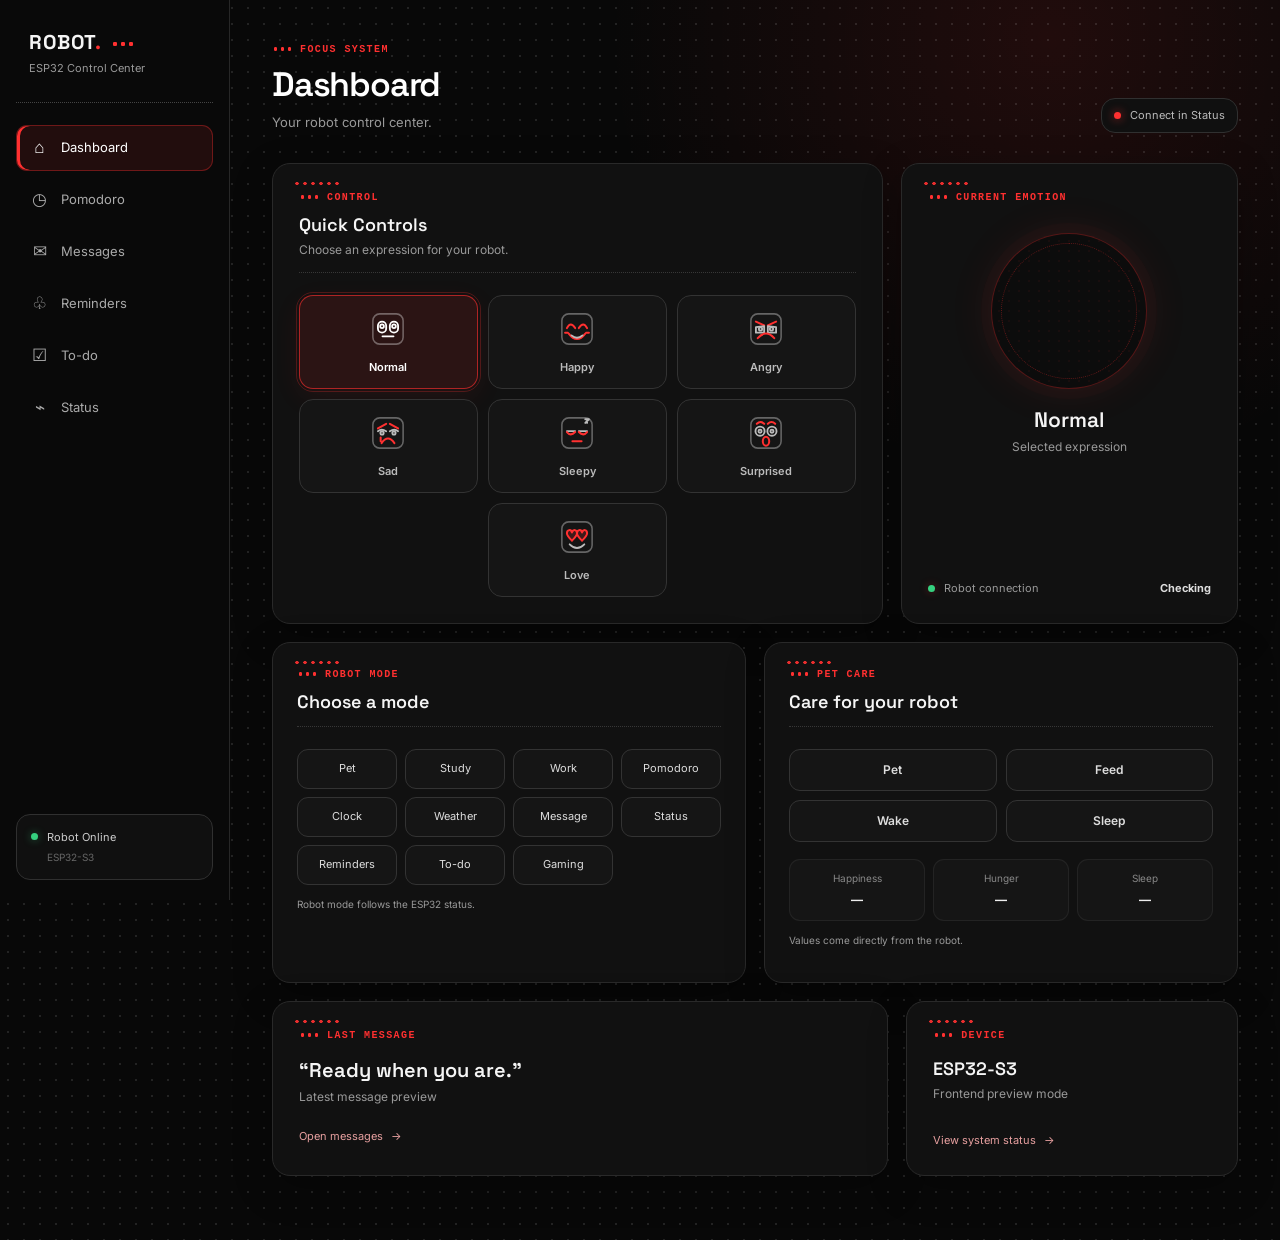
==== commit 91c78e73: "Update index.html" ====
--- a/index.html
+++ b/index.html
@@ -2,13 +2,13 @@
 <html lang="en"><head><meta charset="utf-8"><meta name="viewport" content="width=device-width, initial-scale=1"><meta name="theme-color" content="#070707"><title>Dashboard | ROBOT.</title><link rel="stylesheet" href="style.css"><link rel="icon" type="image/jpeg" href="robot-favicon.jpg"></head>
 <body><div id="robotMenu"></div><main class="page-shell"><header class="page-header"><div><p class="eyebrow">FOCUS SYSTEM</p><h1>Dashboard</h1><p class="page-description">Your robot control center.</p></div><div class="connection-pill is-offline" id="dashboardConnection" title="Set the ESP32 address on the Status page"><i class="connection-dot"></i><span>Connect in Status</span></div></header>
 <section class="dashboard-grid"><article class="glass-card quick-card"><div class="section-heading"><div><p class="eyebrow">CONTROL</p><h2>Quick Controls</h2><p class="muted">Choose an expression for your robot.</p></div></div><div class="emotion-grid" role="group" aria-label="Robot expressions">
-<button class="emotion-button is-selected" data-name="Normal" data-expression="0" type="button"><svg class="expression-icon" viewBox="0 0 48 48" aria-hidden="true"><path class="face-outline" d="M15 7.5h18a7.5 7.5 0 0 1 7.5 7.5v18a7.5 7.5 0 0 1-7.5 7.5H15A7.5 7.5 0 0 1 7.5 33V15A7.5 7.5 0 0 1 15 7.5Z"/><rect x="13" y="16" width="9" height="12" rx="4.5"/><rect x="26" y="16" width="9" height="12" rx="4.5"/><circle cx="17.5" cy="22" r="2.5"/><circle cx="30.5" cy="22" r="2.5"/><path d="M20 32h8"/></svg><span>Normal</span></button>
-<button class="emotion-button" data-name="Happy" data-expression="1" type="button"><svg class="expression-icon" viewBox="0 0 48 48" aria-hidden="true"><path class="face-outline" d="M15 7.5h18a7.5 7.5 0 0 1 7.5 7.5v18a7.5 7.5 0 0 1-7.5 7.5H15A7.5 7.5 0 0 1 7.5 33V15A7.5 7.5 0 0 1 15 7.5Z"/><path class="face-accent" d="m13 16 9-3m4 0 9 3"/><rect x="13" y="17" width="9" height="12" rx="4.5"/><rect x="26" y="17" width="9" height="12" rx="4.5"/><circle cx="17.5" cy="23" r="2.5"/><circle cx="30.5" cy="23" r="2.5"/><path class="face-accent" d="M15 30q9 14 18 0Z"/><path d="M17 31h14"/><path class="face-accent" d="M21 35h6"/></svg><span>Happy</span></button>
-<button class="emotion-button" data-name="Angry" data-expression="4" type="button"><svg class="expression-icon" viewBox="0 0 48 48" aria-hidden="true"><path class="face-outline" d="M15 7.5h18a7.5 7.5 0 0 1 7.5 7.5v18a7.5 7.5 0 0 1-7.5 7.5H15A7.5 7.5 0 0 1 7.5 33V15A7.5 7.5 0 0 1 15 7.5Z"/><path class="face-accent" d="m13 17 10-3m12 3-10-3"/><path d="M14 20 22 18v11h-8Zm20 0-8-2v11h8Z"/><circle cx="18" cy="24" r="2.5"/><circle cx="30" cy="24" r="2.5"/><path class="face-accent" d="m16 34 7-2 5 1 6-6"/></svg><span>Angry</span></button>
-<button class="emotion-button" data-name="Sad" data-expression="3" type="button"><svg class="expression-icon" viewBox="0 0 48 48" aria-hidden="true"><path class="face-outline" d="M15 7.5h18a7.5 7.5 0 0 1 7.5 7.5v18a7.5 7.5 0 0 1-7.5 7.5H15A7.5 7.5 0 0 1 7.5 33V15A7.5 7.5 0 0 1 15 7.5Z"/><path class="face-accent" d="m14 17 8 3m12-3-8 3"/><rect x="13" y="19" width="9" height="11" rx="4.5"/><rect x="26" y="19" width="9" height="11" rx="4.5"/><circle cx="17.5" cy="24" r="2.5"/><circle cx="30.5" cy="24" r="2.5"/><path class="face-accent" d="m17 34 5-3h4l5 3"/></svg><span>Sad</span></button>
-<button class="emotion-button" data-name="Sleepy" data-expression="6" type="button"><svg class="expression-icon" viewBox="0 0 48 48" aria-hidden="true"><path class="face-outline" d="M15 7.5h18a7.5 7.5 0 0 1 7.5 7.5v18a7.5 7.5 0 0 1-7.5 7.5H15A7.5 7.5 0 0 1 7.5 33V15A7.5 7.5 0 0 1 15 7.5Z"/><path d="M13 20h9v8h-9zm13 0h9v8h-9z"/><path class="face-accent" d="m13 25 4-3 5 1m4 2 5-3 4 3M15 17l7 1m4 0 7-1"/><path d="m18 33 4 2h4l4-2"/></svg><span>Sleepy</span></button>
-<button class="emotion-button" data-name="Surprised" data-expression="5" type="button"><svg class="expression-icon" viewBox="0 0 48 48" aria-hidden="true"><path class="face-outline" d="M15 7.5h18a7.5 7.5 0 0 1 7.5 7.5v18a7.5 7.5 0 0 1-7.5 7.5H15A7.5 7.5 0 0 1 7.5 33V15A7.5 7.5 0 0 1 15 7.5Z"/><path class="face-accent" d="m13 14 9-3m4 0 9 3"/><circle cx="17.5" cy="23" r="6"/><circle cx="30.5" cy="23" r="6"/><circle cx="17.5" cy="23" r="2.7"/><circle cx="30.5" cy="23" r="2.7"/><ellipse class="face-accent" cx="24" cy="33" rx="4" ry="6"/></svg><span>Surprised</span></button>
-<button class="emotion-button" data-name="Love" data-expression="2" type="button"><svg class="expression-icon expression-love" viewBox="0 0 48 48" aria-hidden="true"><path class="face-outline" d="M15 7.5h18a7.5 7.5 0 0 1 7.5 7.5v18a7.5 7.5 0 0 1-7.5 7.5H15A7.5 7.5 0 0 1 7.5 33V15A7.5 7.5 0 0 1 15 7.5Z"/><path class="face-accent" d="m14 16 8-2m4 0 8 2"/><rect x="13" y="17" width="9" height="12" rx="4.5"/><rect x="26" y="17" width="9" height="12" rx="4.5"/><path class="face-accent" d="M18 20c-4-4-7 1-1 6l3 2 3-3c3-4-1-7-5-5Zm12 0c-4-4-7 1-1 6l3 2 3-3c3-4-1-7-5-5Z"/><path d="M15 30q9 13 18 0"/></svg><span>Love</span></button></div></article>
+<button class="emotion-button is-selected" data-name="Normal" data-expression="0" type="button"><svg class="expression-icon" viewBox="0 0 48 48" aria-hidden="true"><path class="face-outline" d="M15 7.5h18a7.5 7.5 0 0 1 7.5 7.5v18a7.5 7.5 0 0 1-7.5 7.5H15A7.5 7.5 0 0 1 7.5 33V15A7.5 7.5 0 0 1 15 7.5Z"/><rect x="13" y="16" width="9" height="12" rx="4.5"/><rect x="26" y="16" width="9" height="12" rx="4.5"/><circle cx="17.5" cy="21" r="2"/><circle cx="30.5" cy="21" r="2"/><path d="M18 32h12"/></svg><span>Normal</span></button>
+<button class="emotion-button" data-name="Happy" data-expression="1" type="button"><svg class="expression-icon" viewBox="0 0 48 48" aria-hidden="true"><path class="face-outline" d="M15 7.5h18a7.5 7.5 0 0 1 7.5 7.5v18a7.5 7.5 0 0 1-7.5 7.5H15A7.5 7.5 0 0 1 7.5 33V15A7.5 7.5 0 0 1 15 7.5Z"/><path class="face-accent" d="M13 23q4-8 9 0m4 0q5-8 9 0M15 29q9 12 18 0"/><path d="M18 31q6 5 12 0"/><path class="face-accent" d="M11 28h3m20 0h3"/></svg><span>Happy</span></button>
+<button class="emotion-button" data-name="Angry" data-expression="4" type="button"><svg class="expression-icon" viewBox="0 0 48 48" aria-hidden="true"><path class="face-outline" d="M15 7.5h18a7.5 7.5 0 0 1 7.5 7.5v18a7.5 7.5 0 0 1-7.5 7.5H15A7.5 7.5 0 0 1 7.5 33V15A7.5 7.5 0 0 1 15 7.5Z"/><path class="face-accent" d="m13 16 9 4m13-4-9 4"/><path d="m13 22 9-1v7h-9zm22 0-9-1v7h9z"/><circle cx="18" cy="24" r="1.8"/><circle cx="30" cy="24" r="1.8"/><path class="face-accent" d="M15 34q9-10 18 0"/></svg><span>Angry</span></button>
+<button class="emotion-button" data-name="Sad" data-expression="3" type="button"><svg class="expression-icon" viewBox="0 0 48 48" aria-hidden="true"><path class="face-outline" d="M15 7.5h18a7.5 7.5 0 0 1 7.5 7.5v18a7.5 7.5 0 0 1-7.5 7.5H15A7.5 7.5 0 0 1 7.5 33V15A7.5 7.5 0 0 1 15 7.5Z"/><path class="face-accent" d="m13 19 9-5m4 0 9 5"/><path d="M13 22q4-3 9 0m4 0q5-3 9 0"/><circle cx="17.5" cy="24" r="1.8"/><circle cx="30.5" cy="24" r="1.8"/><path class="face-accent" d="M17 35q7-10 14 0m-15-6v4"/></svg><span>Sad</span></button>
+<button class="emotion-button" data-name="Sleepy" data-expression="6" type="button"><svg class="expression-icon" viewBox="0 0 48 48" aria-hidden="true"><path class="face-outline" d="M15 7.5h18a7.5 7.5 0 0 1 7.5 7.5v18a7.5 7.5 0 0 1-7.5 7.5H15A7.5 7.5 0 0 1 7.5 33V15A7.5 7.5 0 0 1 15 7.5Z"/><path d="M13 22h9m4 0h9"/><path class="face-accent" d="M13 23q4 5 9 0m4 0q5 5 9 0M19 33h10"/><path d="m33 13 4-4h-4m2 4v-4"/></svg><span>Sleepy</span></button>
+<button class="emotion-button" data-name="Surprised" data-expression="5" type="button"><svg class="expression-icon" viewBox="0 0 48 48" aria-hidden="true"><path class="face-outline" d="M15 7.5h18a7.5 7.5 0 0 1 7.5 7.5v18a7.5 7.5 0 0 1-7.5 7.5H15A7.5 7.5 0 0 1 7.5 33V15A7.5 7.5 0 0 1 15 7.5Z"/><path class="face-accent" d="M14 14q4-4 8 0m4 0q4-4 8 0"/><circle cx="17.5" cy="22" r="5"/><circle cx="30.5" cy="22" r="5"/><circle cx="17.5" cy="22" r="1.7"/><circle cx="30.5" cy="22" r="1.7"/><ellipse class="face-accent" cx="24" cy="33" rx="3.5" ry="5"/></svg><span>Surprised</span></button>
+<button class="emotion-button" data-name="Love" data-expression="2" type="button"><svg class="expression-icon expression-love" viewBox="0 0 48 48" aria-hidden="true"><path class="face-outline" d="M15 7.5h18a7.5 7.5 0 0 1 7.5 7.5v18a7.5 7.5 0 0 1-7.5 7.5H15A7.5 7.5 0 0 1 7.5 33V15A7.5 7.5 0 0 1 15 7.5Z"/><path class="face-accent" d="M18.5 28C17 26.5 13 23 13 20c0-4 4.5-5 5.5-1 1.5-4 5.5-3 5.5 1 0 3-4 6.5-5.5 8Z"/><path class="face-accent" d="M29.5 28C28 26.5 24 23 24 20c0-4 4.5-5 5.5-1 1.5-4 5.5-3 5.5 1 0 3-4 6.5-5.5 8Z"/><path d="M16 32q8 8 16 0"/></svg><span>Love</span></button></div></article>
 <article class="glass-card current-card"><p class="eyebrow">CURRENT EMOTION</p><div class="emotion-orb" aria-hidden="true"><span id="robotFace"></span></div><h2 id="currentEmotion">Normal</h2><p class="muted">Selected expression</p><div class="connection-row"><i class="connection-dot"></i><span>Robot connection</span><strong id="dashboardConnectionState">Checking</strong></div></article></section>
 <section class="robot-controls-grid"><article class="glass-card robot-control-card"><div class="section-heading"><div><p class="eyebrow">ROBOT MODE</p><h2>Choose a mode</h2></div></div><div class="mode-grid" id="robotModeControls" role="group" aria-label="Robot modes"><button class="mode-button" data-mode="pet" type="button">Pet</button><button class="mode-button" data-mode="study" type="button">Study</button><button class="mode-button" data-mode="work" type="button">Work</button><button class="mode-button" data-mode="pomodoro" type="button">Pomodoro</button><button class="mode-button" data-mode="clock" type="button">Clock</button><button class="mode-button" data-mode="weather" type="button">Weather</button><button class="mode-button" data-mode="message" type="button">Message</button><button class="mode-button" data-mode="status" type="button">Status</button><button class="mode-button" data-mode="reminders" type="button">Reminders</button><button class="mode-button" data-mode="todo" type="button">To-do</button><button class="mode-button" data-mode="gaming" type="button">Gaming</button></div><p class="form-note" id="modeFeedback" aria-live="polite">Robot mode follows the ESP32 status.</p></article><article class="glass-card robot-control-card"><div class="section-heading"><div><p class="eyebrow">PET CARE</p><h2>Care for your robot</h2></div></div><div class="pet-actions" role="group" aria-label="Pet controls"><button class="secondary-button" data-pet-action="pet" type="button">Pet</button><button class="secondary-button" data-pet-action="feed" type="button">Feed</button><button class="secondary-button" data-pet-action="wake" type="button">Wake</button><button class="secondary-button" data-pet-action="sleep" type="button">Sleep</button></div><div class="pet-stats"><span>Happiness <strong id="dashboardHappiness">—</strong></span><span>Hunger <strong id="dashboardHunger">—</strong></span><span>Sleep <strong id="dashboardSleep">—</strong></span></div><p class="form-note" id="petFeedback" aria-live="polite">Values come directly from the robot.</p></article></section>
 <section class="lower-grid"><article class="glass-card"><p class="eyebrow">LAST MESSAGE</p><h2 class="message-quote" id="lastMessage">“Ready when you are.”</h2><p class="muted">Latest message preview</p><a class="text-link" href="messages.html">Open messages <span aria-hidden="true">→</span></a></article><article class="glass-card status-preview"><p class="eyebrow">DEVICE</p><h2>ESP32-S3</h2><p class="muted">Frontend preview mode</p><a class="text-link" href="status.html">View system status <span aria-hidden="true">→</span></a></article></section></main>
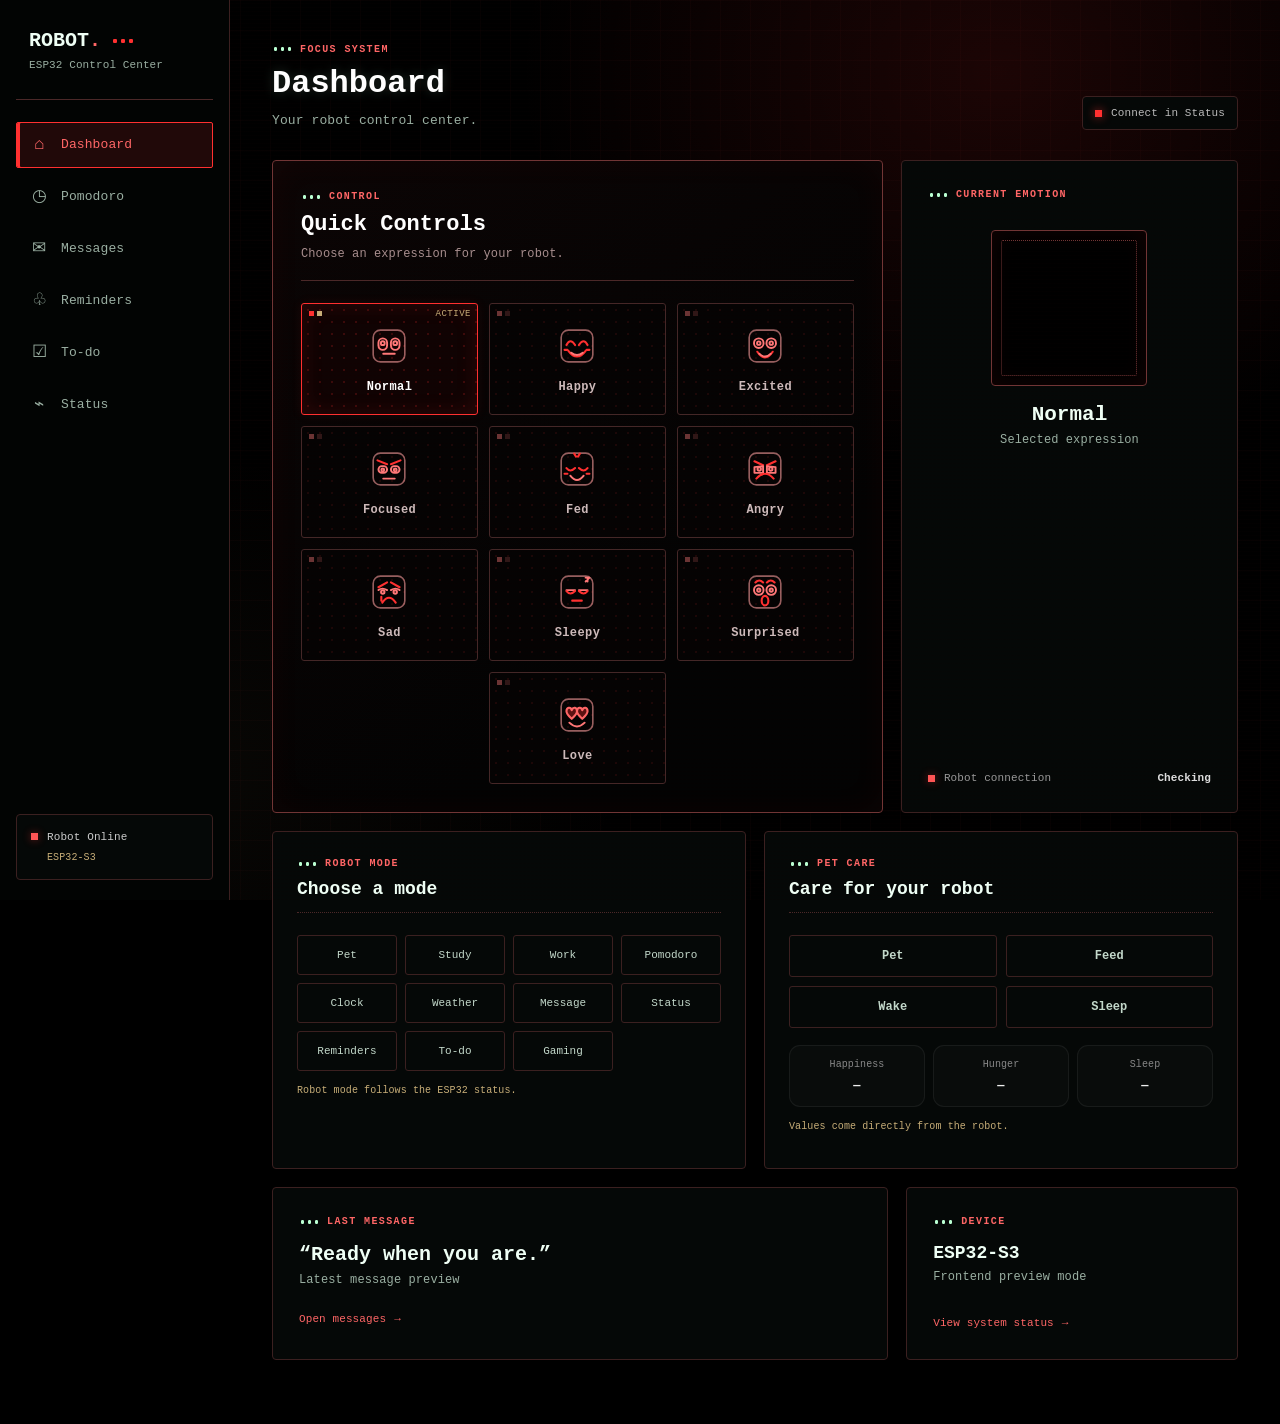
==== commit 4a8e93c7: "Update index.html" ====
--- a/index.html
+++ b/index.html
@@ -4,6 +4,9 @@
 <section class="dashboard-grid"><article class="glass-card quick-card"><div class="section-heading"><div><p class="eyebrow">CONTROL</p><h2>Quick Controls</h2><p class="muted">Choose an expression for your robot.</p></div></div><div class="emotion-grid" role="group" aria-label="Robot expressions">
 <button class="emotion-button is-selected" data-name="Normal" data-expression="0" type="button"><svg class="expression-icon" viewBox="0 0 48 48" aria-hidden="true"><path class="face-outline" d="M15 7.5h18a7.5 7.5 0 0 1 7.5 7.5v18a7.5 7.5 0 0 1-7.5 7.5H15A7.5 7.5 0 0 1 7.5 33V15A7.5 7.5 0 0 1 15 7.5Z"/><rect x="13" y="16" width="9" height="12" rx="4.5"/><rect x="26" y="16" width="9" height="12" rx="4.5"/><circle cx="17.5" cy="21" r="2"/><circle cx="30.5" cy="21" r="2"/><path d="M18 32h12"/></svg><span>Normal</span></button>
 <button class="emotion-button" data-name="Happy" data-expression="1" type="button"><svg class="expression-icon" viewBox="0 0 48 48" aria-hidden="true"><path class="face-outline" d="M15 7.5h18a7.5 7.5 0 0 1 7.5 7.5v18a7.5 7.5 0 0 1-7.5 7.5H15A7.5 7.5 0 0 1 7.5 33V15A7.5 7.5 0 0 1 15 7.5Z"/><path class="face-accent" d="M13 23q4-8 9 0m4 0q5-8 9 0M15 29q9 12 18 0"/><path d="M18 31q6 5 12 0"/><path class="face-accent" d="M11 28h3m20 0h3"/></svg><span>Happy</span></button>
+<button class="emotion-button" data-name="Excited" data-expression="7" type="button"><svg class="expression-icon" viewBox="0 0 48 48" aria-hidden="true"><path class="face-outline" d="M15 7.5h18a7.5 7.5 0 0 1 7.5 7.5v18a7.5 7.5 0 0 1-7.5 7.5H15A7.5 7.5 0 0 1 7.5 33V15A7.5 7.5 0 0 1 15 7.5Z"/><circle cx="17.5" cy="21" r="5"/><circle cx="30.5" cy="21" r="5"/><circle cx="17.5" cy="21" r="1.8"/><circle cx="30.5" cy="21" r="1.8"/><path class="face-accent" d="M16 30q8 12 16 0"/><path d="M18 32q6 6 12 0"/></svg><span>Excited</span></button>
+<button class="emotion-button" data-name="Focused" data-expression="8" type="button"><svg class="expression-icon" viewBox="0 0 48 48" aria-hidden="true"><path class="face-outline" d="M15 7.5h18a7.5 7.5 0 0 1 7.5 7.5v18a7.5 7.5 0 0 1-7.5 7.5H15A7.5 7.5 0 0 1 7.5 33V15A7.5 7.5 0 0 1 15 7.5Z"/><path class="face-accent" d="m12 15 10 4m14-4-10 4"/><rect x="13" y="21" width="9" height="7" rx="3.5"/><rect x="26" y="21" width="9" height="7" rx="3.5"/><circle cx="17.5" cy="25" r="1.5"/><circle cx="30.5" cy="25" r="1.5"/><path d="M18 34h12"/></svg><span>Focused</span></button>
+<button class="emotion-button" data-name="Fed" data-expression="9" type="button"><svg class="expression-icon" viewBox="0 0 48 48" aria-hidden="true"><path class="face-outline" d="M15 7.5h18a7.5 7.5 0 0 1 7.5 7.5v18a7.5 7.5 0 0 1-7.5 7.5H15A7.5 7.5 0 0 1 7.5 33V15A7.5 7.5 0 0 1 15 7.5Z"/><path class="face-accent" d="M13 23q4 5 9 0m4 0q5 5 9 0"/><path d="M17 31q7 9 14 0"/><path class="face-accent" d="M11 29h3m20 0h3m-12-18 2-3m-4 3-2-3"/></svg><span>Fed</span></button>
 <button class="emotion-button" data-name="Angry" data-expression="4" type="button"><svg class="expression-icon" viewBox="0 0 48 48" aria-hidden="true"><path class="face-outline" d="M15 7.5h18a7.5 7.5 0 0 1 7.5 7.5v18a7.5 7.5 0 0 1-7.5 7.5H15A7.5 7.5 0 0 1 7.5 33V15A7.5 7.5 0 0 1 15 7.5Z"/><path class="face-accent" d="m13 16 9 4m13-4-9 4"/><path d="m13 22 9-1v7h-9zm22 0-9-1v7h9z"/><circle cx="18" cy="24" r="1.8"/><circle cx="30" cy="24" r="1.8"/><path class="face-accent" d="M15 34q9-10 18 0"/></svg><span>Angry</span></button>
 <button class="emotion-button" data-name="Sad" data-expression="3" type="button"><svg class="expression-icon" viewBox="0 0 48 48" aria-hidden="true"><path class="face-outline" d="M15 7.5h18a7.5 7.5 0 0 1 7.5 7.5v18a7.5 7.5 0 0 1-7.5 7.5H15A7.5 7.5 0 0 1 7.5 33V15A7.5 7.5 0 0 1 15 7.5Z"/><path class="face-accent" d="m13 19 9-5m4 0 9 5"/><path d="M13 22q4-3 9 0m4 0q5-3 9 0"/><circle cx="17.5" cy="24" r="1.8"/><circle cx="30.5" cy="24" r="1.8"/><path class="face-accent" d="M17 35q7-10 14 0m-15-6v4"/></svg><span>Sad</span></button>
 <button class="emotion-button" data-name="Sleepy" data-expression="6" type="button"><svg class="expression-icon" viewBox="0 0 48 48" aria-hidden="true"><path class="face-outline" d="M15 7.5h18a7.5 7.5 0 0 1 7.5 7.5v18a7.5 7.5 0 0 1-7.5 7.5H15A7.5 7.5 0 0 1 7.5 33V15A7.5 7.5 0 0 1 15 7.5Z"/><path d="M13 22h9m4 0h9"/><path class="face-accent" d="M13 23q4 5 9 0m4 0q5 5 9 0M19 33h10"/><path d="m33 13 4-4h-4m2 4v-4"/></svg><span>Sleepy</span></button>
@@ -13,7 +16,7 @@
 <section class="robot-controls-grid"><article class="glass-card robot-control-card"><div class="section-heading"><div><p class="eyebrow">ROBOT MODE</p><h2>Choose a mode</h2></div></div><div class="mode-grid" id="robotModeControls" role="group" aria-label="Robot modes"><button class="mode-button" data-mode="pet" type="button">Pet</button><button class="mode-button" data-mode="study" type="button">Study</button><button class="mode-button" data-mode="work" type="button">Work</button><button class="mode-button" data-mode="pomodoro" type="button">Pomodoro</button><button class="mode-button" data-mode="clock" type="button">Clock</button><button class="mode-button" data-mode="weather" type="button">Weather</button><button class="mode-button" data-mode="message" type="button">Message</button><button class="mode-button" data-mode="status" type="button">Status</button><button class="mode-button" data-mode="reminders" type="button">Reminders</button><button class="mode-button" data-mode="todo" type="button">To-do</button><button class="mode-button" data-mode="gaming" type="button">Gaming</button></div><p class="form-note" id="modeFeedback" aria-live="polite">Robot mode follows the ESP32 status.</p></article><article class="glass-card robot-control-card"><div class="section-heading"><div><p class="eyebrow">PET CARE</p><h2>Care for your robot</h2></div></div><div class="pet-actions" role="group" aria-label="Pet controls"><button class="secondary-button" data-pet-action="pet" type="button">Pet</button><button class="secondary-button" data-pet-action="feed" type="button">Feed</button><button class="secondary-button" data-pet-action="wake" type="button">Wake</button><button class="secondary-button" data-pet-action="sleep" type="button">Sleep</button></div><div class="pet-stats"><span>Happiness <strong id="dashboardHappiness">—</strong></span><span>Hunger <strong id="dashboardHunger">—</strong></span><span>Sleep <strong id="dashboardSleep">—</strong></span></div><p class="form-note" id="petFeedback" aria-live="polite">Values come directly from the robot.</p></article></section>
 <section class="lower-grid"><article class="glass-card"><p class="eyebrow">LAST MESSAGE</p><h2 class="message-quote" id="lastMessage">“Ready when you are.”</h2><p class="muted">Latest message preview</p><a class="text-link" href="messages.html">Open messages <span aria-hidden="true">→</span></a></article><article class="glass-card status-preview"><p class="eyebrow">DEVICE</p><h2>ESP32-S3</h2><p class="muted">Frontend preview mode</p><a class="text-link" href="status.html">View system status <span aria-hidden="true">→</span></a></article></section></main>
 <script>
-const expressionNames = ['Normal', 'Happy', 'Love', 'Sad', 'Angry', 'Surprised', 'Sleepy'];
+const expressionNames = ['Normal', 'Happy', 'Love', 'Sad', 'Angry', 'Surprised', 'Sleepy', 'Excited', 'Focused', 'Fed'];
 const robotModeNames = ['Pet', 'Study', 'Work', 'Pomodoro', 'Clock', 'Weather', 'Message', 'Status', 'Night', 'Reminders', 'To-do', 'Gaming'];
 const emotionButtons = document.querySelectorAll('.emotion-button');
 const robotFace = document.getElementById('robotFace');
--- a/style.css
+++ b/style.css
@@ -123,3 +123,94 @@
 .demo-badge,.count-pill{font-family:"Courier New",monospace;text-transform:uppercase}
 .robot-mobile-menu{background:#111;border-color:#3a3a3a}
 ::selection{background:rgba(255,48,48,.45);color:white}
+
+/* OLED display theme: monochrome pixels, crisp edges, and a subtle scanline. */
+:root{--bg:#000;--panel:#050807;--panel-strong:#080d0a;--white:#effff5;--muted:#9aafa2;--dim:#526258;--red:#b9ffd2;--red-soft:rgba(185,255,210,.09);--line:rgba(204,255,222,.2);--radius:4px}
+body{background:#000;color:#effff5;font-family:"Courier New",monospace;letter-spacing:.1px}
+body::after{content:"";position:fixed;inset:0;z-index:999;pointer-events:none;background:repeating-linear-gradient(to bottom,transparent 0,transparent 3px,rgba(190,255,215,.025) 4px);opacity:.55}
+.robot-sidebar{background:#020403;border-right:1px solid #26362c;backdrop-filter:none;-webkit-backdrop-filter:none}
+.robot-logo{border-bottom:1px solid #26362c}.robot-logo-title,.page-header h1,.section-heading h2,.glass-card h2,.status-value,.status-main strong,.timer-value,.reminder-item h3{font-family:"Courier New",monospace;letter-spacing:0}
+.robot-logo-title span{color:#b9ffd2}.robot-logo-subtitle,.robot-nav a,.robot-device{font-family:"Courier New",monospace}
+.robot-nav a{border-radius:2px;color:#9aafa2}.robot-nav a:hover,.robot-nav a.active{color:#effff5;background:#102017;border-color:#b9ffd2;box-shadow:inset 3px 0 #b9ffd2;transform:none}
+.robot-sidebar-bottom,.connection-pill,.glass-card{border:1px solid #263b2e;border-radius:4px;background:#050807;backdrop-filter:none;-webkit-backdrop-filter:none;box-shadow:none}
+.glass-card::before{display:none}.section-heading{border-bottom:1px dotted #36503e}
+.eyebrow,.eyebrow::before{color:#b9ffd2}.eyebrow::before{background:radial-gradient(circle,#b9ffd2 1.7px,transparent 2px) 0 0/7px 8px}
+.page-header h1{font-size:clamp(24px,4vw,32px);text-shadow:0 0 12px rgba(185,255,210,.18)}
+.emotion-button,.mode-grid .mode-button,.secondary-button,.quiet-button,.delete-button,.mode-switch{border:1px solid #263b2e;border-radius:3px;background:#050807;color:#c3d8ca;box-shadow:none}
+.emotion-button:hover,.mode-grid .mode-button:hover,.secondary-button:hover,.quiet-button:hover,.delete-button:hover{border-color:#b9ffd2;background:#102017;color:#effff5;transform:none}
+.emotion-button.is-selected,.mode-grid .mode-button.active,.mode-button.active,.primary-button{border:1px solid #b9ffd2;border-radius:3px;background:#b9ffd2;color:#001108;box-shadow:0 0 14px rgba(185,255,210,.16)}
+.primary-button:hover{border-color:#effff5;background:#effff5;color:#001108;transform:none}
+.emotion-orb{border:1px solid #42634d;border-radius:4px;background:#000;color:#b9ffd2;box-shadow:inset 0 0 22px rgba(185,255,210,.06)}
+.emotion-face,.text-link,.text-link:hover,.empty-mark{color:#b9ffd2}
+.emotion-orb::before{border:1px dotted #42634d;border-radius:2px}
+.timer-ring{border:2px dotted #6a9b77;border-radius:4px;background:#000;box-shadow:inset 0 0 28px rgba(185,255,210,.05)}
+.timer-ring .eyebrow,.timer-value{color:#b9ffd2}.timer-value{text-shadow:0 0 15px rgba(185,255,210,.22)}
+.settings-card input,.reminder-form input,.composer-card textarea,.api-connect-row input{border:1px solid #36503e;border-radius:3px;background:#000;color:#effff5;font-family:"Courier New",monospace}
+.settings-card input:focus,.reminder-form input:focus,.composer-card textarea:focus,.api-connect-row input:focus{border-color:#b9ffd2;outline:1px solid rgba(185,255,210,.3)}
+.message-item,.reminder-item{border:1px solid #263b2e;border-radius:3px;background:#030504;box-shadow:none}
+.message-item.sent .message-marker,.message-marker{border-radius:0;background:#b9ffd2;box-shadow:0 0 8px rgba(185,255,210,.4)}
+.complete-button{border:1px solid #76917e;border-radius:2px}.complete-button[aria-pressed="true"]{border-color:#b9ffd2;background:#b9ffd2;color:#001108}
+.demo-badge,.count-pill{border:1px solid #587861;border-radius:2px;background:#0a150e;color:#b9ffd2;font-family:"Courier New",monospace}
+.demo-notice{border:1px dotted #587861;border-radius:3px;background:#050807;color:#cadacf}.demo-notice-icon{border-color:#b9ffd2;border-radius:2px;color:#b9ffd2}
+.status-main strong{color:#b9ffd2}.connection-dot,.robot-online-dot{border-radius:0;background:#b9ffd2;box-shadow:0 0 8px rgba(185,255,210,.42)}
+.status-grid>.glass-card{border-color:#263b2e}.form-note,.muted,.page-description{color:#9aafa2}.error-text{color:#ff8080!important}
+button:focus-visible,a:focus-visible,input:focus-visible,textarea:focus-visible{outline:2px solid #b9ffd2;outline-offset:2px}
+@media(max-width:900px){.robot-mobile-menu{border:1px solid #36503e;border-radius:3px;background:#050807;box-shadow:none;backdrop-filter:none;-webkit-backdrop-filter:none}}
+
+/* Red phosphor variant of the OLED theme. */
+:root{--red:#ff3030;--red-soft:rgba(255,48,48,.1);--line:rgba(255,100,100,.2)}
+body::after{background:repeating-linear-gradient(to bottom,transparent 0,transparent 3px,rgba(255,48,48,.03) 4px)}
+.robot-sidebar{border-color:#3b2020}.robot-logo,.section-heading{border-color:#4b2828}
+.robot-logo-title span,.robot-nav a:hover,.robot-nav a.active,.eyebrow,.eyebrow::before,.text-link,.text-link:hover,.empty-mark,.emotion-face,.timer-ring .eyebrow,.timer-value{color:#ff6666}
+.robot-nav a:hover,.robot-nav a.active{background:#210909;border-color:#ff3030;box-shadow:inset 3px 0 #ff3030}
+.robot-sidebar-bottom,.connection-pill,.glass-card,.emotion-button,.mode-grid .mode-button,.secondary-button,.quiet-button,.delete-button,.message-item,.reminder-item{border-color:#3b2020}
+.glass-card::before{background:radial-gradient(circle,rgba(255,48,48,.9) 1.5px,transparent 1.9px) 0 0/8px 7px}
+.emotion-button:hover,.mode-grid .mode-button:hover,.secondary-button:hover,.quiet-button:hover,.delete-button:hover{border-color:#ff3030;background:#210909}
+.emotion-button.is-selected,.mode-grid .mode-button.active,.mode-button.active,.primary-button{border-color:#ff3030;background:#ff3030;color:#fff;box-shadow:0 0 14px rgba(255,48,48,.2)}
+.primary-button:hover{border-color:#ff6666;background:#ff6666;color:#fff}
+.emotion-orb{border-color:#713535;color:#ff6666;box-shadow:inset 0 0 22px rgba(255,48,48,.07)}
+.emotion-orb::before{border-color:#713535}.timer-ring{border-color:#a94a4a;box-shadow:inset 0 0 28px rgba(255,48,48,.07)}
+.settings-card input,.reminder-form input,.composer-card textarea,.api-connect-row input{border-color:#4b2828}
+.settings-card input:focus,.reminder-form input:focus,.composer-card textarea:focus,.api-connect-row input:focus{border-color:#ff3030;outline-color:rgba(255,48,48,.35)}
+.message-item.sent .message-marker,.message-marker,.connection-dot,.robot-online-dot{background:#ff5555;box-shadow:0 0 8px rgba(255,48,48,.45)}
+.complete-button[aria-pressed="true"]{border-color:#ff3030;background:#ff3030;color:#fff}
+.demo-badge,.count-pill{border-color:#713535;background:#210909;color:#ff7777}
+.demo-notice{border-color:#713535;background:#090303}.demo-notice-icon{border-color:#ff3030;color:#ff6666}
+.status-main strong{color:#ff6666}
+button:focus-visible,a:focus-visible,input:focus-visible,textarea:focus-visible{outline-color:#ff3030}
+@media(max-width:900px){.robot-mobile-menu{border-color:#4b2828}}
+
+/* Soft third accent for small secondary information. */
+:root{--oled-amber:#c8ae78}
+.robot-device,.message-meta,.reminder-datetime,.timer-status,.form-note{color:var(--oled-amber)}
+.count-pill{border-color:rgba(200,174,120,.35)}
+
+/* Give the black OLED canvas a little depth without cluttering the content. */
+body{background-color:#000;background-image:radial-gradient(ellipse at 78% 8%,rgba(255,48,48,.11),transparent 34%),radial-gradient(ellipse at 12% 86%,rgba(200,174,120,.045),transparent 30%),linear-gradient(rgba(255,80,80,.022) 1px,transparent 1px),linear-gradient(90deg,rgba(255,80,80,.022) 1px,transparent 1px);background-size:auto,auto,30px 30px,30px 30px;background-attachment:fixed}
+
+/* Dashboard Quick Controls: a focused OLED expression keypad. */
+.quick-card{padding:28px;border-color:#713535;background:linear-gradient(145deg,#0b0505,#030303 70%);box-shadow:inset 0 0 34px rgba(255,48,48,.045)}
+.quick-card .section-heading{align-items:flex-start;padding-bottom:17px;border-bottom:1px solid #4b2828}
+.quick-card .section-heading h2{font-size:22px;color:#fff}
+.quick-card .section-heading .muted{margin-top:8px;color:#a88e8e}
+.quick-card .emotion-grid{gap:11px;margin-top:17px}
+.quick-card .emotion-button{position:relative;min-height:112px;gap:9px;overflow:hidden;border:1px solid #442727;border-radius:3px;background:radial-gradient(circle,rgba(255,48,48,.09) 1px,transparent 1.4px) 0 0/12px 12px,#050303;color:#cdbaba;transition:border-color .18s,background .18s,box-shadow .18s}
+.quick-card .emotion-button::before{content:"";position:absolute;top:7px;left:7px;width:5px;height:5px;background:#6b3434;box-shadow:8px 0 #301717}
+.quick-card .emotion-button .expression-icon{width:46px;height:46px;color:#ff7777}
+.quick-card .expression-icon .face-outline{stroke:rgba(255,160,160,.58)}
+.quick-card .expression-icon .face-accent{stroke:#ff3030}
+.quick-card .expression-love .face-accent{fill:rgba(255,48,48,.35);stroke:#ff6666}
+.quick-card .emotion-button span{font-family:"Courier New",monospace;font-size:12px;letter-spacing:.4px}
+.quick-card .emotion-button:hover{border-color:#ff6666;background:radial-gradient(circle,rgba(255,48,48,.15) 1px,transparent 1.4px) 0 0/12px 12px,#100505;box-shadow:inset 0 0 18px rgba(255,48,48,.08)}
+.quick-card .emotion-button.is-selected{border-color:#ff3030;background:radial-gradient(circle,rgba(255,48,48,.18) 1px,transparent 1.4px) 0 0/12px 12px,#100303;color:#fff;box-shadow:inset 0 0 22px rgba(255,48,48,.12),0 0 12px rgba(255,48,48,.08);outline:none}
+.quick-card .emotion-button.is-selected::before{background:#ff3030;box-shadow:8px 0 #c8ae78}
+.quick-card .emotion-button.is-selected::after{content:"ACTIVE";position:absolute;top:5px;right:6px;color:#c8ae78;font:9px "Courier New",monospace;letter-spacing:.5px}
+@media(max-width:480px){.quick-card{padding:18px}.quick-card .emotion-grid{gap:7px}.quick-card .emotion-button{min-height:94px}.quick-card .emotion-button .expression-icon{width:40px;height:40px}.quick-card .emotion-button span{font-size:10px}}
+
+/* Refined hover response for the expression keypad. */
+.quick-card .emotion-button{transition:transform .22s ease,border-color .22s ease,background .22s ease,box-shadow .22s ease,color .22s ease}
+.quick-card .emotion-button .expression-icon{transition:filter .22s ease,transform .22s ease}
+.quick-card .emotion-button:hover{transform:translateY(-3px);border-color:#ff7777;box-shadow:inset 0 0 20px rgba(255,48,48,.1),0 5px 16px rgba(255,48,48,.12)}
+.quick-card .emotion-button:hover .expression-icon{filter:drop-shadow(0 0 5px rgba(255,48,48,.6));transform:scale(1.06)}
+.quick-card .emotion-button.is-selected,.quick-card .emotion-button.is-selected:hover{transform:none;border-color:#ff3030;box-shadow:inset 0 0 22px rgba(255,48,48,.12),0 0 12px rgba(255,48,48,.08)}
+@media(prefers-reduced-motion:reduce){.quick-card .emotion-button,.quick-card .emotion-button .expression-icon{transition:none}}
